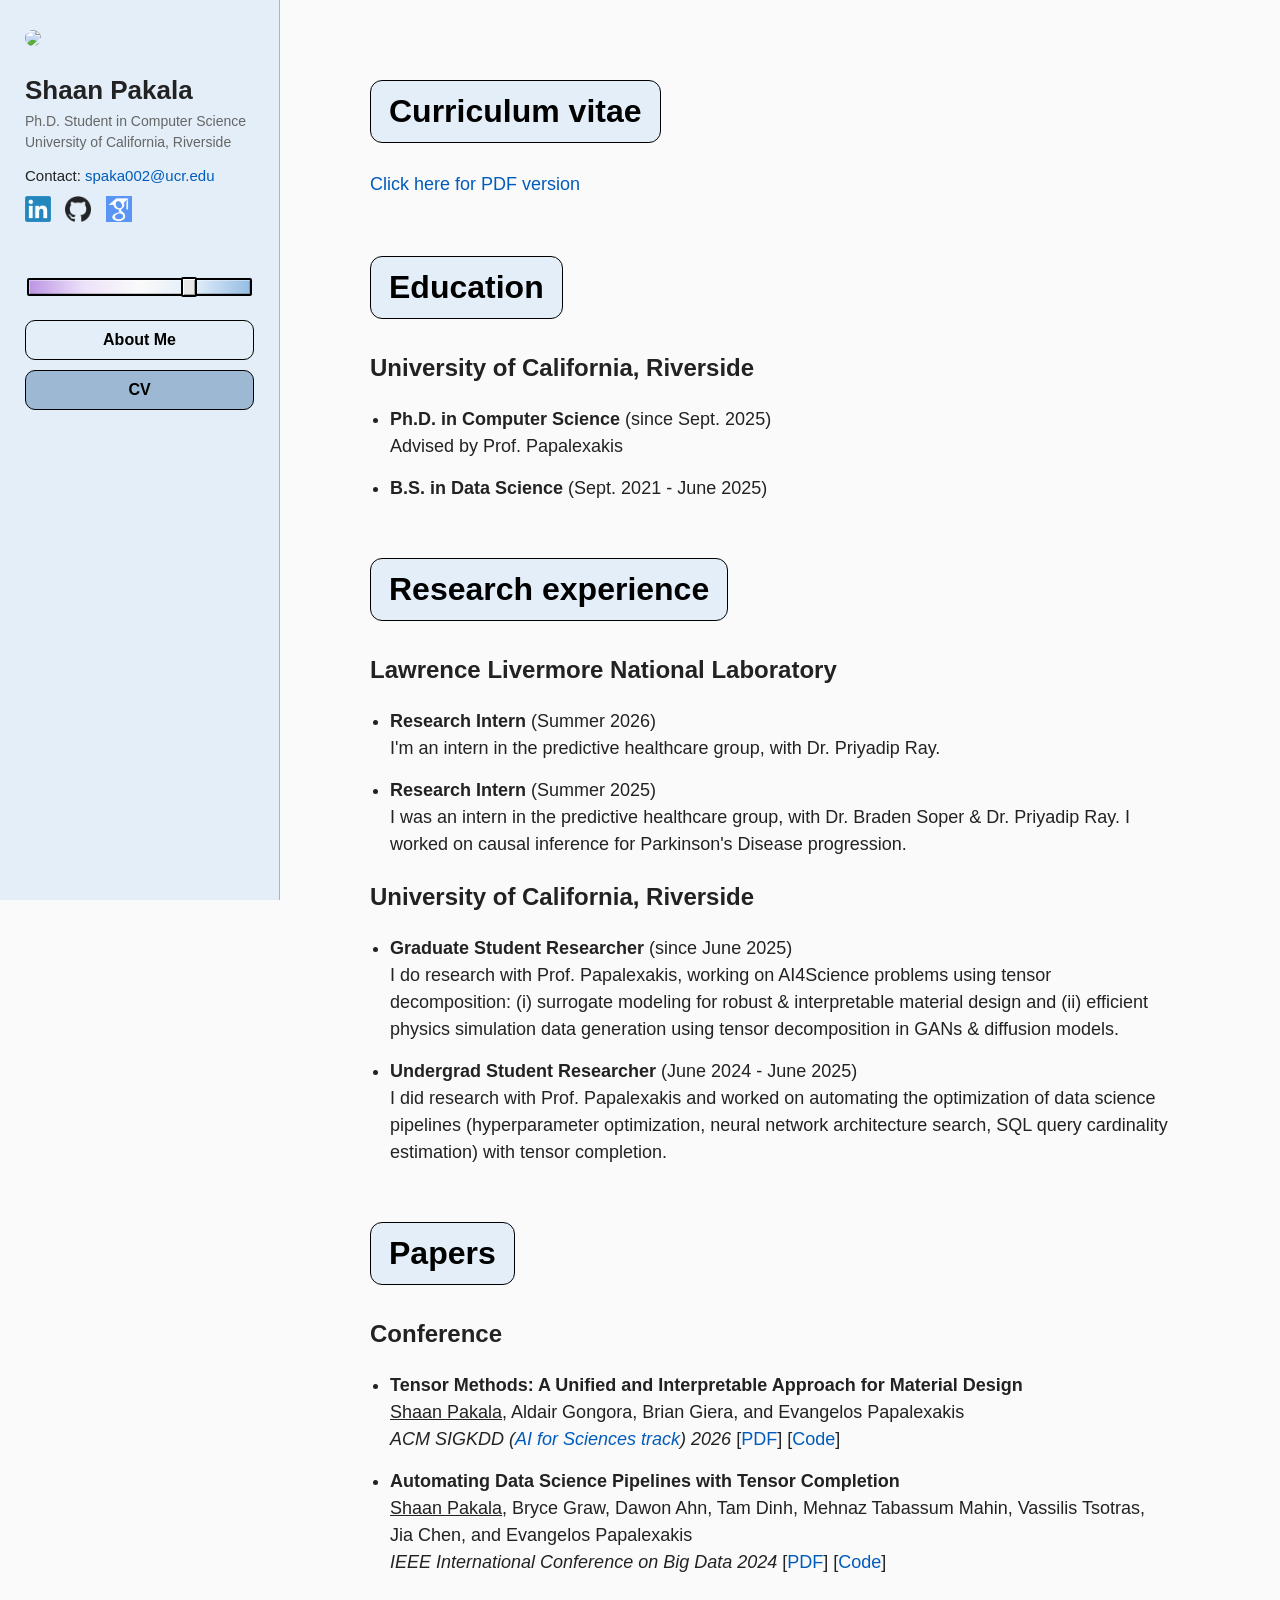
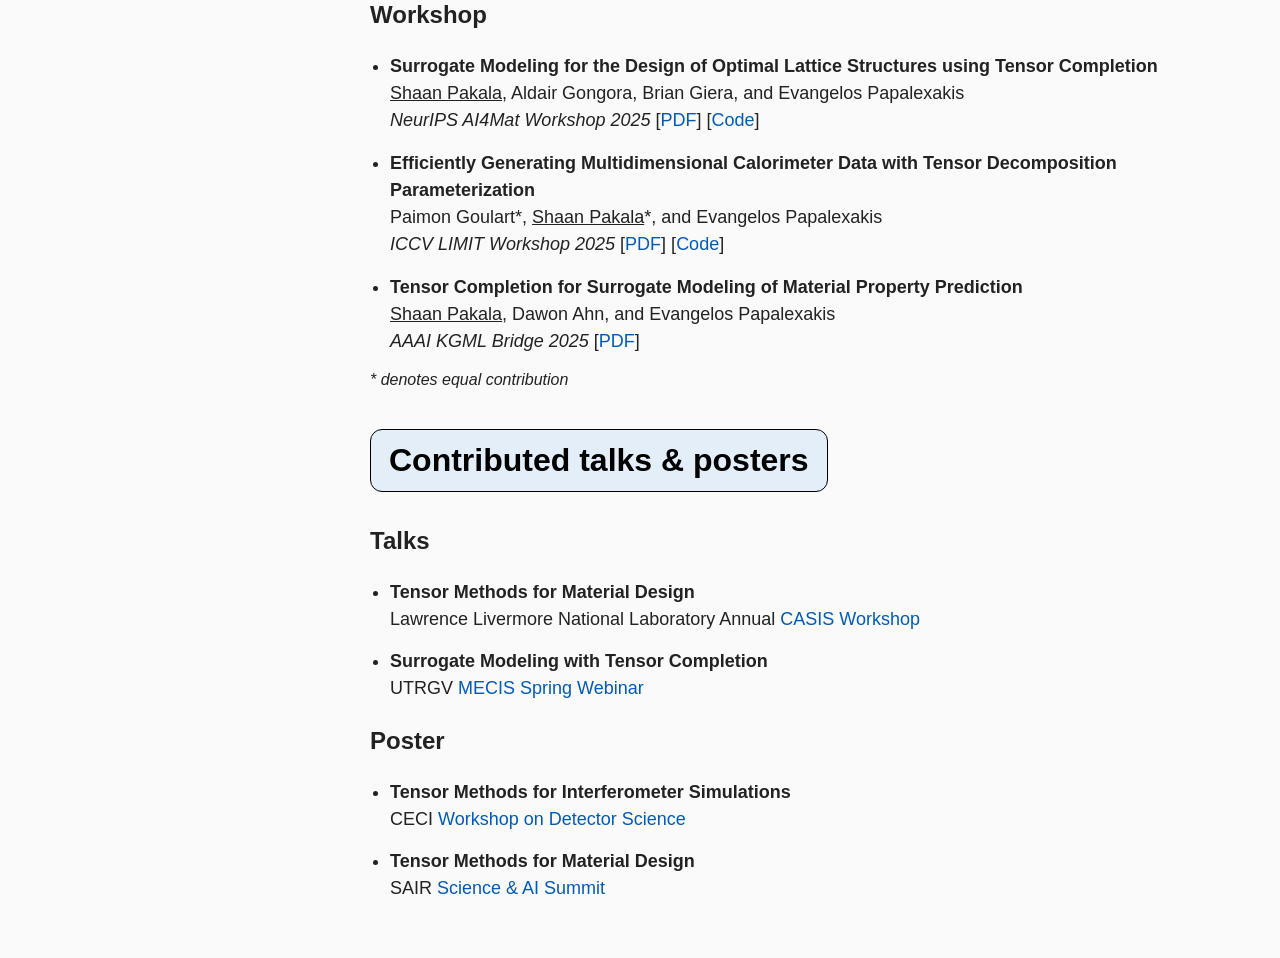
==== cv.html @ 49fe72d4 "Update cv.html" ====
<!DOCTYPE html>
<html lang="en">
<head>
  <meta charset="UTF-8">
  <meta name="viewport" content="width=device-width, initial-scale=1.0">
  <title>Shaan Pakala's CV</title>
  <link rel="icon" type="image/png" href="images/sp.png">
  <style>
    :root {
      --accent-bg:     hsl(225, 65%, 93%);
      --accent-border: hsl(225, 40%, 72%);
    }

    body { margin:0; font-family:-apple-system,BlinkMacSystemFont,'Segoe UI',Roboto,Helvetica,Arial,sans-serif; background:#fafafa; color:#222; }
    a { color:#005bbb; text-decoration:none; }
    a:hover { text-decoration:underline; }

    .layout { display:flex; min-height:100vh; }

    .sidebar {
      width: 280px;
      background: var(--accent-bg);
      border-right: 1px solid var(--accent-border);
      padding: 30px 25px;
      box-sizing: border-box;
      position: fixed;
      height: 100%;
      overflow-y: auto;
    }

    .profile-pic { width:100%; border-radius:10px; margin-bottom:15px; }
    .name        { margin:10px 0 0; font-size:26px; font-weight:700; }
    .subtitle    { font-size:14px; color:#666; margin-top:5px; }
    .links       { margin-top:12px; font-size:15px; }
    .icon-row    { margin-top:12px; }
    .icon        { width:26px; height:26px; margin-right:10px; opacity:.85; }
    .icon:hover  { opacity:1; }

    .content { margin-left:320px; padding:40px 50px; max-width:900px; width:100%; box-sizing:border-box; }

    h2 { font-size:32px; margin-top:40px; margin-bottom:10px; }
    h3 { font-size:24px; margin-top:25px; }
    p  { font-size:18px; line-height:1.5; }

    .item        { margin-bottom:25px; }
    .item-header { font-size:20px; display:flex; justify-content:space-between; flex-wrap:wrap; gap:8px; }
    .item-sub    { font-size:18px; margin-top:4px; }
    .item-date   { color:#777; }

    .paper-list    { padding-left:20px; line-height:1.5; }
    .paper-list li { margin-bottom:15px; font-size:18px; }

    .section-title {
      background: var(--accent-bg);
      color: #000;
      padding: 12px 18px;
      border-radius: 12px;
      border: 1px solid #000;
      font-weight: 700;
      display: inline-block;
    }

    /* ── Theme picker ── */
    .theme-picker {
      margin-top: 30px;
      padding-top: 20px;
    }
    .theme-slider-row {
      display: flex;
      align-items: center;
      gap: 8px;
    }

    #colorSlider {
      -webkit-appearance: none;
      appearance: none;
      flex: 1;
      height: 14px;
      border-radius: 2px;
      background: linear-gradient(to right,
        hsl(270, 60%, 74%) 0%,
        hsl(270, 65%, 93%) 25%,
        #fafafa              50%,
        hsl(210, 65%, 93%) 75%,
        hsl(210, 60%, 74%) 100%
      );
      outline: none;
      cursor: pointer;
      border: 2px solid #000;
      box-shadow: inset 1px 1px 0 rgba(255,255,255,0.4), inset -1px -1px 0 rgba(0,0,0,0.2);
    }
    #colorSlider::-webkit-slider-thumb {
      -webkit-appearance: none;
      width: 16px;
      height: 20px;
      border-radius: 2px;
      background: #e8e8e8;
      border: 2px solid #000;
      box-shadow: 1px 1px 0 #fff inset, -1px -1px 0 #999 inset;
      cursor: pointer;
    }
    #colorSlider::-moz-range-thumb {
      width: 16px;
      height: 20px;
      border-radius: 2px;
      background: #e8e8e8;
      border: 2px solid #000;
      box-shadow: 1px 1px 0 #fff inset, -1px -1px 0 #999 inset;
      cursor: pointer;
    }

    /* ── Sidebar navigation ── */
    .sidebar-nav {
      margin-top: 22px;
      display: flex;
      flex-direction: column;
      gap: 10px;
    }
    .nav-btn {
      display: block;
      text-align: center;
      font-size: 16px;
      font-weight: 600;
      color: #000;
      background: var(--accent-bg);
      border: 1px solid #000;
      border-radius: 10px;
      padding: 10px 0;
      transition: filter .15s ease;
    }
    .nav-btn:hover { text-decoration: none; filter: brightness(0.95); }
    .nav-btn.active { background: var(--accent-border); }

    @media (max-width:900px) {
      .layout      { flex-direction:column; }
      .sidebar     { position:relative; width:100%; height:auto; border-right:none; border-bottom:1px solid var(--accent-border); padding:20px; }
      .content     { margin-left:0; padding:20px; max-width:100%; }
      h2           { font-size:28px; }
      h3           { font-size:22px; }
      p            { font-size:16px; }
      .item-header { font-size:18px; }
      .item-sub    { font-size:16px; }
      .paper-list li { font-size:16px; }
    }
  </style>
</head>
<body>
<script async src="https://www.googletagmanager.com/gtag/js?id=G-N4HHP6LBJ6"></script>
<script>
  window.dataLayer = window.dataLayer || [];
  function gtag(){dataLayer.push(arguments);}
  gtag('js', new Date());
  gtag('config', 'G-N4HHP6LBJ6');
</script>

<div class="layout">
  <aside class="sidebar">
    <img src="images/me.jpg" class="profile-pic">
    <h1 class="name">Shaan Pakala</h1>
    <p class="subtitle">Ph.D. Student in Computer Science<br>University of California, Riverside</p>
    <div class="links">
      Contact: <a href="mailto:spaka002@ucr.edu">spaka002@ucr.edu</a>
    </div>
    <div class="icon-row">
      <a href="https://www.linkedin.com/in/shaan-pakala-b91024210/" target="_blank"><img src="images/linkedin_logo.png" class="icon"></a>
      <a href="https://github.com/shaanpakala" target="_blank"><img src="images/git_logo.png" class="icon"></a>
      <a href="https://scholar.google.com/citations?user=UjR-nicAAAAJ&hl=en&oi=ao" target="_blank"><img src="images/google_scholar.png" class="icon"></a>
    </div>

    <div class="theme-picker">
      <div class="theme-slider-row">
        <input type="range" id="colorSlider" min="0" max="100" value="74">
      </div>
    </div>

    <nav class="sidebar-nav">
      <a href="index.html" class="nav-btn">About Me</a>
      <a href="cv.html" class="nav-btn active">CV</a>
    </nav>
  </aside>

  <main class="content">
    <section id="cv-header">
      <h2 class="section-title">Curriculum vitae</h2>
      <p><a href="Shaan_Pakala_CV.pdf" target="_blank" rel="noopener noreferrer">Click here for PDF version</a></p>
    </section>

    <section id="education">
      <h2 class="section-title">Education</h2>

      <h3>University of California, Riverside</h3>
      <ul class="paper-list">
        <li><strong>Ph.D. in Computer Science</strong> (since Sept. 2025)
          <br>
          Advised by Prof. Papalexakis
          </li>
        <li><strong>B.S. in Data Science</strong> (Sept. 2021 - June 2025)
          </li>
      </ul>

    </section>

    <section id="experience">
      <h2 class="section-title">Research experience</h2>
      <h3>Lawrence Livermore National Laboratory</h3>
      <ul class="paper-list">
        <li><strong>Research Intern</strong> (Summer 2026)
          <br>
          I'm an intern in the predictive healthcare group, with Dr. Priyadip Ray.
          </li>
        <li><strong>Research Intern</strong> (Summer 2025)
          <br>
          I was an intern in the predictive healthcare group, with Dr. Braden Soper & Dr. Priyadip Ray. 
          I worked on causal inference for Parkinson's Disease progression.
          </li>
      </ul>

      <h3>University of California, Riverside</h3>
      <ul class="paper-list">
        <li><strong>Graduate Student Researcher</strong> (since June 2025)
          <br>
          I do research with Prof. Papalexakis, working on AI4Science problems using tensor decomposition: 
          (i) surrogate modeling for robust & interpretable material design and (ii) efficient physics 
          simulation data generation using tensor decomposition in GANs & diffusion models.
          </li>
        <li><strong>Undergrad Student Researcher</strong> (June 2024 - June 2025)
          <br>
          I did research with Prof. Papalexakis and worked on automating the optimization of data science pipelines 
          (hyperparameter optimization, neural network architecture search, SQL query cardinality estimation) with 
          tensor completion.
          </li>
      </ul>

    </section>

    <section id="papers">
      <h2 class="section-title">Papers</h2>

      <h3>Conference</h3>
      <ul class="paper-list">
        <li><strong>Tensor Methods: A Unified and Interpretable Approach for Material Design</strong>
          <br>
          <u>Shaan Pakala</u>, Aldair Gongora, Brian Giera, and
          Evangelos Papalexakis
          <br>
          <i>ACM SIGKDD (<a href="https://kdd2026.kdd.org/ai4sciences-track-call-for-papers/" target="_blank" rel="noopener noreferrer">AI for Sciences track</a>) 2026</i>
          [<a href="https://arxiv.org/pdf/2602.10392" target="_blank" rel="noopener noreferrer">PDF</a>]
          [<a href="https://github.com/shaanpakala/Tensor-Methods-for-Material-Design" target="_blank" rel="noopener noreferrer">Code</a>]
        </li>
        <li><strong>Automating Data Science Pipelines with Tensor Completion</strong>
          <br>
          <u>Shaan Pakala</u>, Bryce Graw, Dawon Ahn, Tam Dinh, Mehnaz Tabassum Mahin, Vassilis Tsotras, Jia Chen, and
          Evangelos Papalexakis
          <br>
          <i>IEEE International Conference on Big Data 2024</i>
          [<a href="https://arxiv.org/pdf/2410.06408?" target="_blank" rel="noopener noreferrer">PDF</a>]
          [<a href="https://github.com/shaanpakala/STC_AutoML" target="_blank" rel="noopener noreferrer">Code</a>]
        </li>
      </ul>

      <h3>Workshop</h3>
      <ul class="paper-list">
        <li><strong>Surrogate Modeling for the Design of Optimal Lattice Structures using Tensor Completion</strong>
          <br>
          <u>Shaan Pakala</u>, Aldair Gongora, Brian Giera, and Evangelos Papalexakis
          <br>
          <i>NeurIPS AI4Mat Workshop 2025</i>
          [<a href="https://arxiv.org/pdf/2510.07474?" target="_blank" rel="noopener noreferrer">PDF</a>]
          [<a href="https://github.com/shaanpakala/Surrogate-Modeling-for-the-Design-of-Optimal-Lattice-Structures-using-Tensor-Completion" target="_blank" rel="noopener noreferrer">Code</a>]
        </li>
      </ul>

      <ul class="paper-list">
        <li><strong>Efficiently Generating Multidimensional Calorimeter Data with Tensor Decomposition Parameterization</strong>
          <br>
          Paimon Goulart*, <u>Shaan Pakala</u>*, and Evangelos Papalexakis
          <br>
          <i>ICCV LIMIT Workshop 2025</i>
          [<a href="https://arxiv.org/pdf/2508.19443?" target="_blank" rel="noopener noreferrer">PDF</a>]
          [<a href="https://github.com/Pie115/GenTen-GAN-Diffusion" target="_blank" rel="noopener noreferrer">Code</a>]
        </li>
      </ul>

      <ul class="paper-list">
        <li><strong>Tensor Completion for Surrogate Modeling of Material Property Prediction</strong>
          <br>
          <u>Shaan Pakala</u>, Dawon Ahn, and Evangelos Papalexakis
          <br>
          <i>AAAI KGML Bridge 2025</i>
          [<a href="https://arxiv.org/pdf/2501.18137" target="_blank" rel="noopener noreferrer">PDF</a>]
        </li>
      </ul>

      <i>* denotes equal contribution</i>
    </section>

    <section id="talks_and_posters">
      <h2 class="section-title">Contributed talks & posters</h2>
      
      <h3>Talks</h3>
      <ul class="paper-list">
        <li><strong>Tensor Methods for Material Design</strong>
          <br>
          Lawrence Livermore National Laboratory Annual
          <a href="https://engineering.llnl.gov/centers/casis/workshops" target="_blank" rel="noopener noreferrer">CASIS Workshop</a>

          </li>
        <li><strong>Surrogate Modeling with Tensor Completion</strong>
          <br>
          UTRGV 
          <a href="https://www.utrgv.edu/mecis/technology-transfer/webinars1/index.htm" target="_blank" rel="noopener noreferrer">MECIS Spring Webinar</a>
          </li>
      </ul>
      <h3>Poster</h3>
      <ul class="paper-list">
        <li><strong>Tensor Methods for Interferometer Simulations</strong>
          <br>
          CECI <a href="https://ceci.ucr.edu/past-events/cwods2026" target="_blank" rel="noopener noreferrer">Workshop on Detector Science</a>
          </li>
        <li><strong>Tensor Methods for Material Design</strong>
          <br>
          SAIR <a href="https://sair.foundation/events/science-ai-summit-2026-uc-riverside" target="_blank" rel="noopener noreferrer">Science & AI Summit</a>
          </li>
      </ul>

    </section>

  </main>
</div>

<script>
  // Track keyframes (must match CSS gradient):
  // 0%   → hsl(270, 60%, 74%)  medium-dark purple
  // 25%  → hsl(270, 65%, 93%)  pastel purple
  // 50%  → #fafafa              white
  // 75%  → hsl(210, 65%, 93%)  pastel blue
  // 100% → hsl(210, 60%, 74%)  medium-dark blue

  function lerp(a, b, t) { return a + (b - a) * t; }

  function lerpHSL(h1,s1,l1, h2,s2,l2, t) {
    return [lerp(h1,h2,t), lerp(s1,s2,t), lerp(l1,l2,t)];
  }

  function themeFromSlider(val) {
    const t = val / 100;

    let h, s, l;
    if (t <= 0.25) {
      [h,s,l] = lerpHSL(270,60,74, 270,65,93, t/0.25);
    } else if (t <= 0.5) {
      [h,s,l] = lerpHSL(270,65,93, 270,0,98, (t-0.25)/0.25);
    } else if (t <= 0.75) {
      [h,s,l] = lerpHSL(210,0,98, 210,65,93, (t-0.5)/0.25);
    } else {
      [h,s,l] = lerpHSL(210,65,93, 210,60,74, (t-0.75)/0.25);
    }

    const bg     = `hsl(${h.toFixed(1)}, ${s.toFixed(1)}%, ${l.toFixed(1)}%)`;
    const border = `hsl(${h.toFixed(1)}, ${Math.max(s-25,0).toFixed(1)}%, ${Math.min(l-20,72).toFixed(1)}%)`;
    document.documentElement.style.setProperty('--accent-bg',     bg);
    document.documentElement.style.setProperty('--accent-border', border);
  }

  const slider = document.getElementById('colorSlider');

  // Restore the saved theme so the choice carries across pages.
  const savedTheme = localStorage.getItem('themeSlider');
  if (savedTheme !== null) slider.value = savedTheme;

  slider.addEventListener('input', () => {
    localStorage.setItem('themeSlider', slider.value);
    themeFromSlider(+slider.value);
  });
  themeFromSlider(+slider.value);
</script>
</body>
</html>
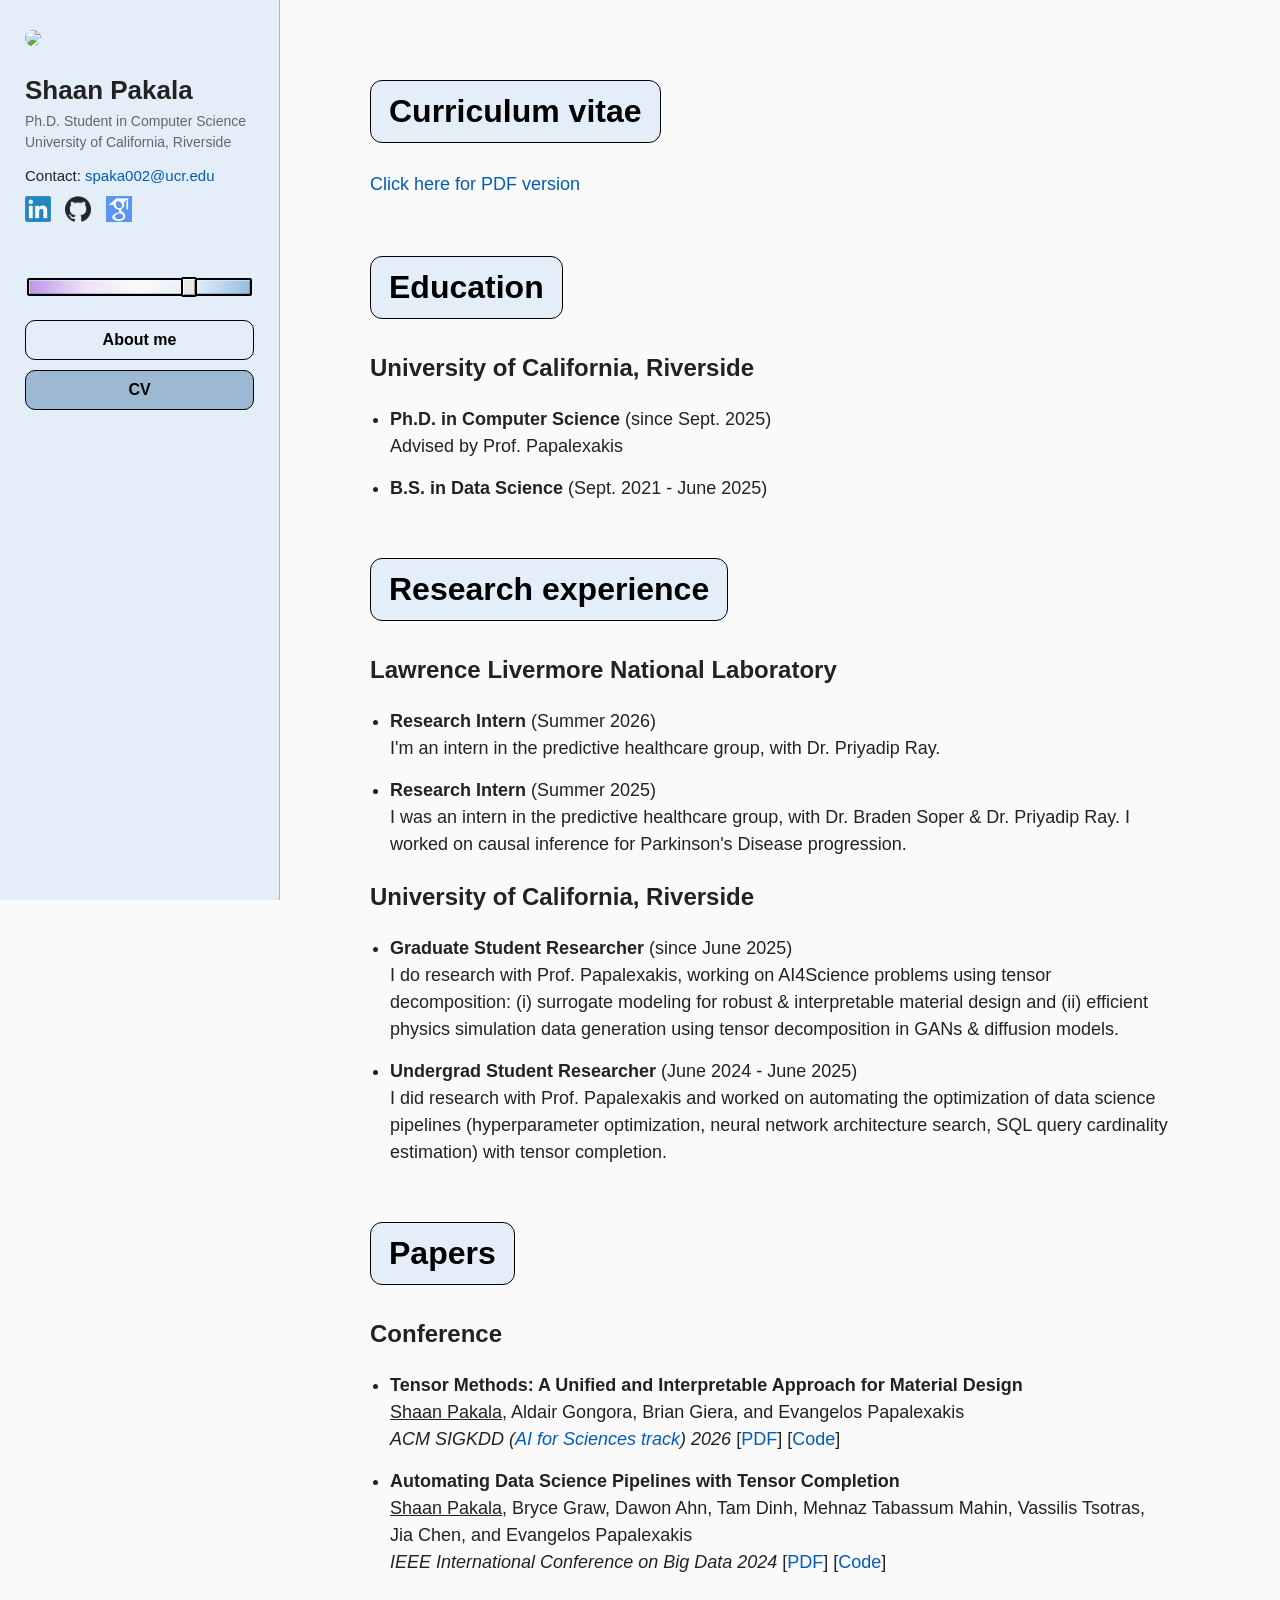
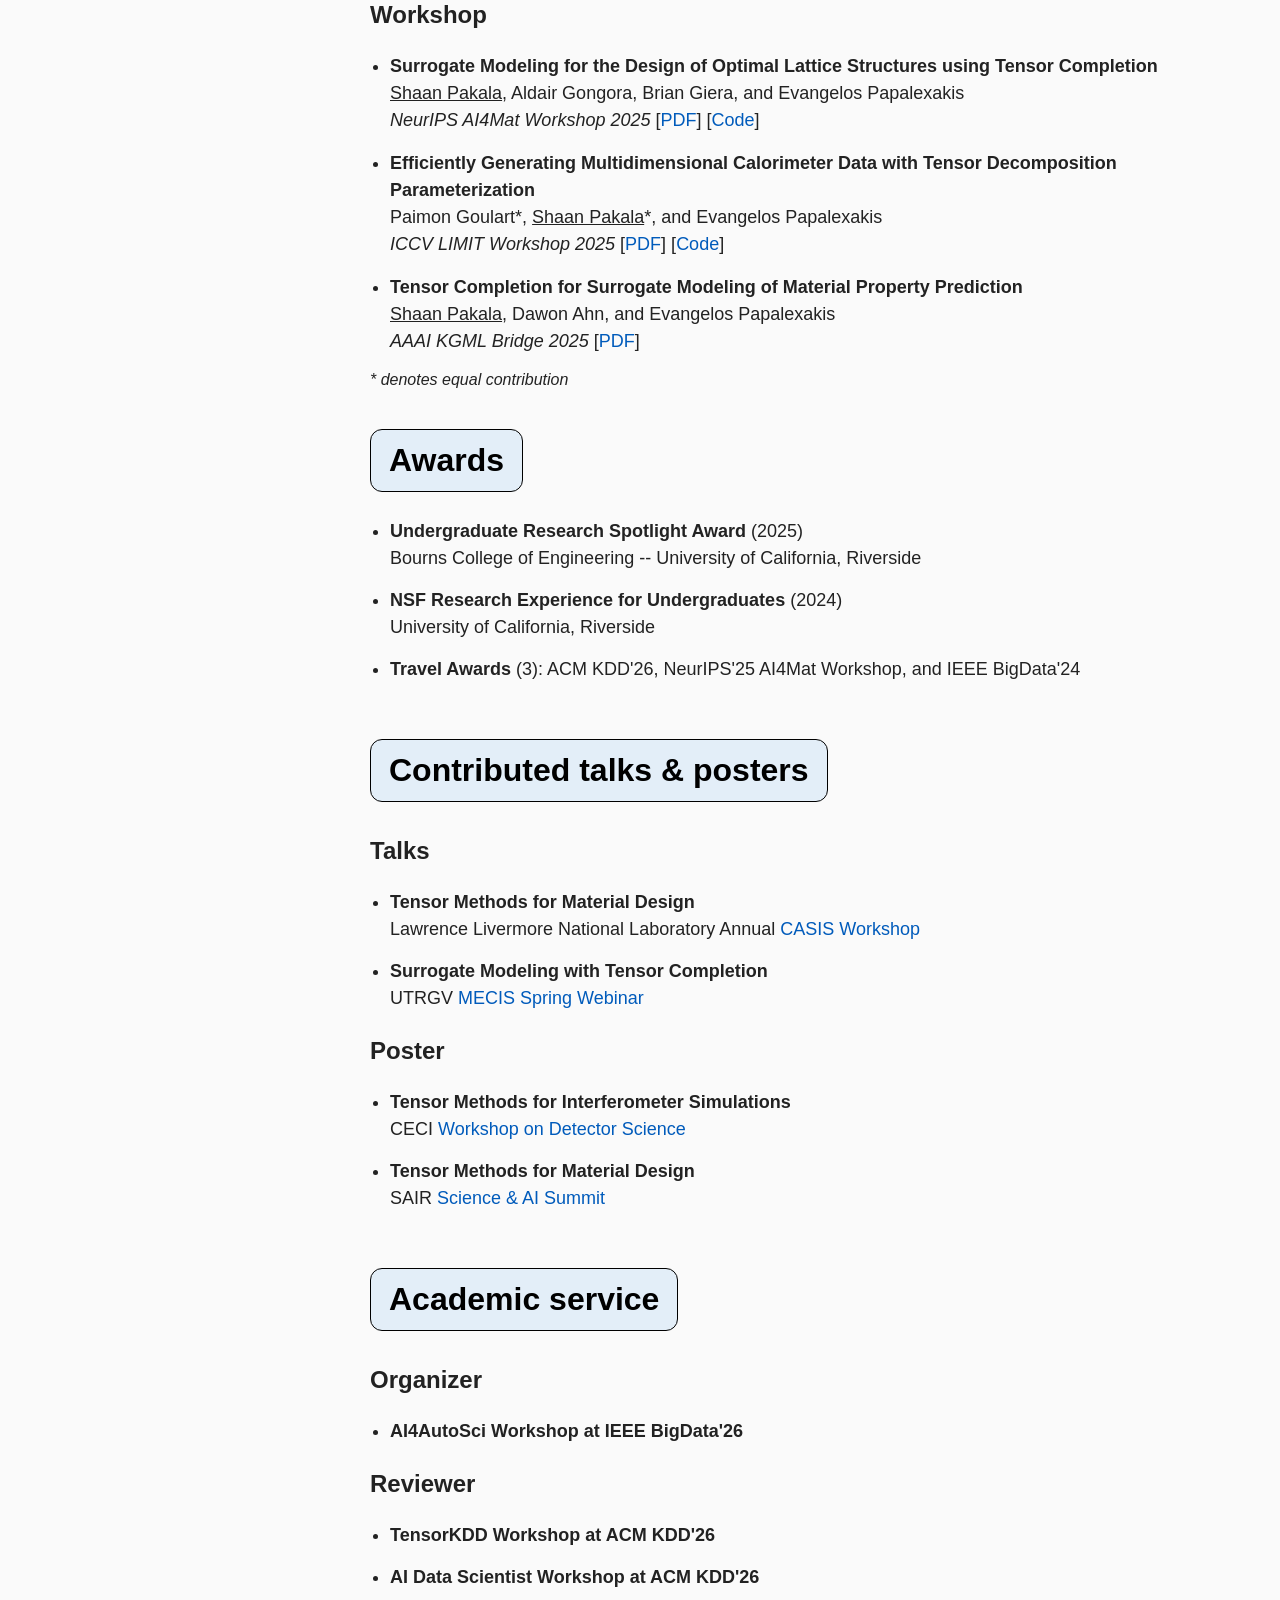
==== commit dc5d2cd0: "Update cv.html" ====
--- a/cv.html
+++ b/cv.html
@@ -174,7 +174,7 @@
     </div>
 
     <nav class="sidebar-nav">
-      <a href="index.html" class="nav-btn">About Me</a>
+      <a href="index.html" class="nav-btn">About me</a>
       <a href="cv.html" class="nav-btn active">CV</a>
     </nav>
   </aside>
@@ -294,6 +294,24 @@
       <i>* denotes equal contribution</i>
     </section>
 
+    <section id="awards">
+      <h2 class="section-title">Awards</h2>
+
+      <ul class="paper-list">
+        <li><strong>Undergraduate Research Spotlight Award</strong> (2025)
+          <br>
+          Bourns College of Engineering -- University of California, Riverside
+          </li>
+        <li><strong>NSF Research Experience for Undergraduates</strong> (2024)
+          <br>
+          University of California, Riverside
+          </li>
+        <li><strong>Travel Awards</strong> (3): ACM KDD'26, NeurIPS'25 AI4Mat Workshop, and IEEE BigData'24
+          </li>
+      </ul>
+
+    </section>
+    
     <section id="talks_and_posters">
       <h2 class="section-title">Contributed talks & posters</h2>
       
@@ -325,6 +343,23 @@
 
     </section>
 
+    <section id="academic_service">
+      <h2 class="section-title">Academic service</h2>
+
+      <h3>Organizer</h3>
+      <ul class="paper-list">
+        <li><strong>AI4AutoSci Workshop at IEEE BigData'26</strong></li>
+      </ul>
+
+      <h3>Reviewer</h3>
+      <ul class="paper-list">
+        <li><strong>TensorKDD Workshop at ACM KDD'26</strong></li>
+        <li><strong>AI Data Scientist Workshop at ACM KDD'26</strong></li>
+      </ul>
+
+    </section>
+
+    
   </main>
 </div>
 
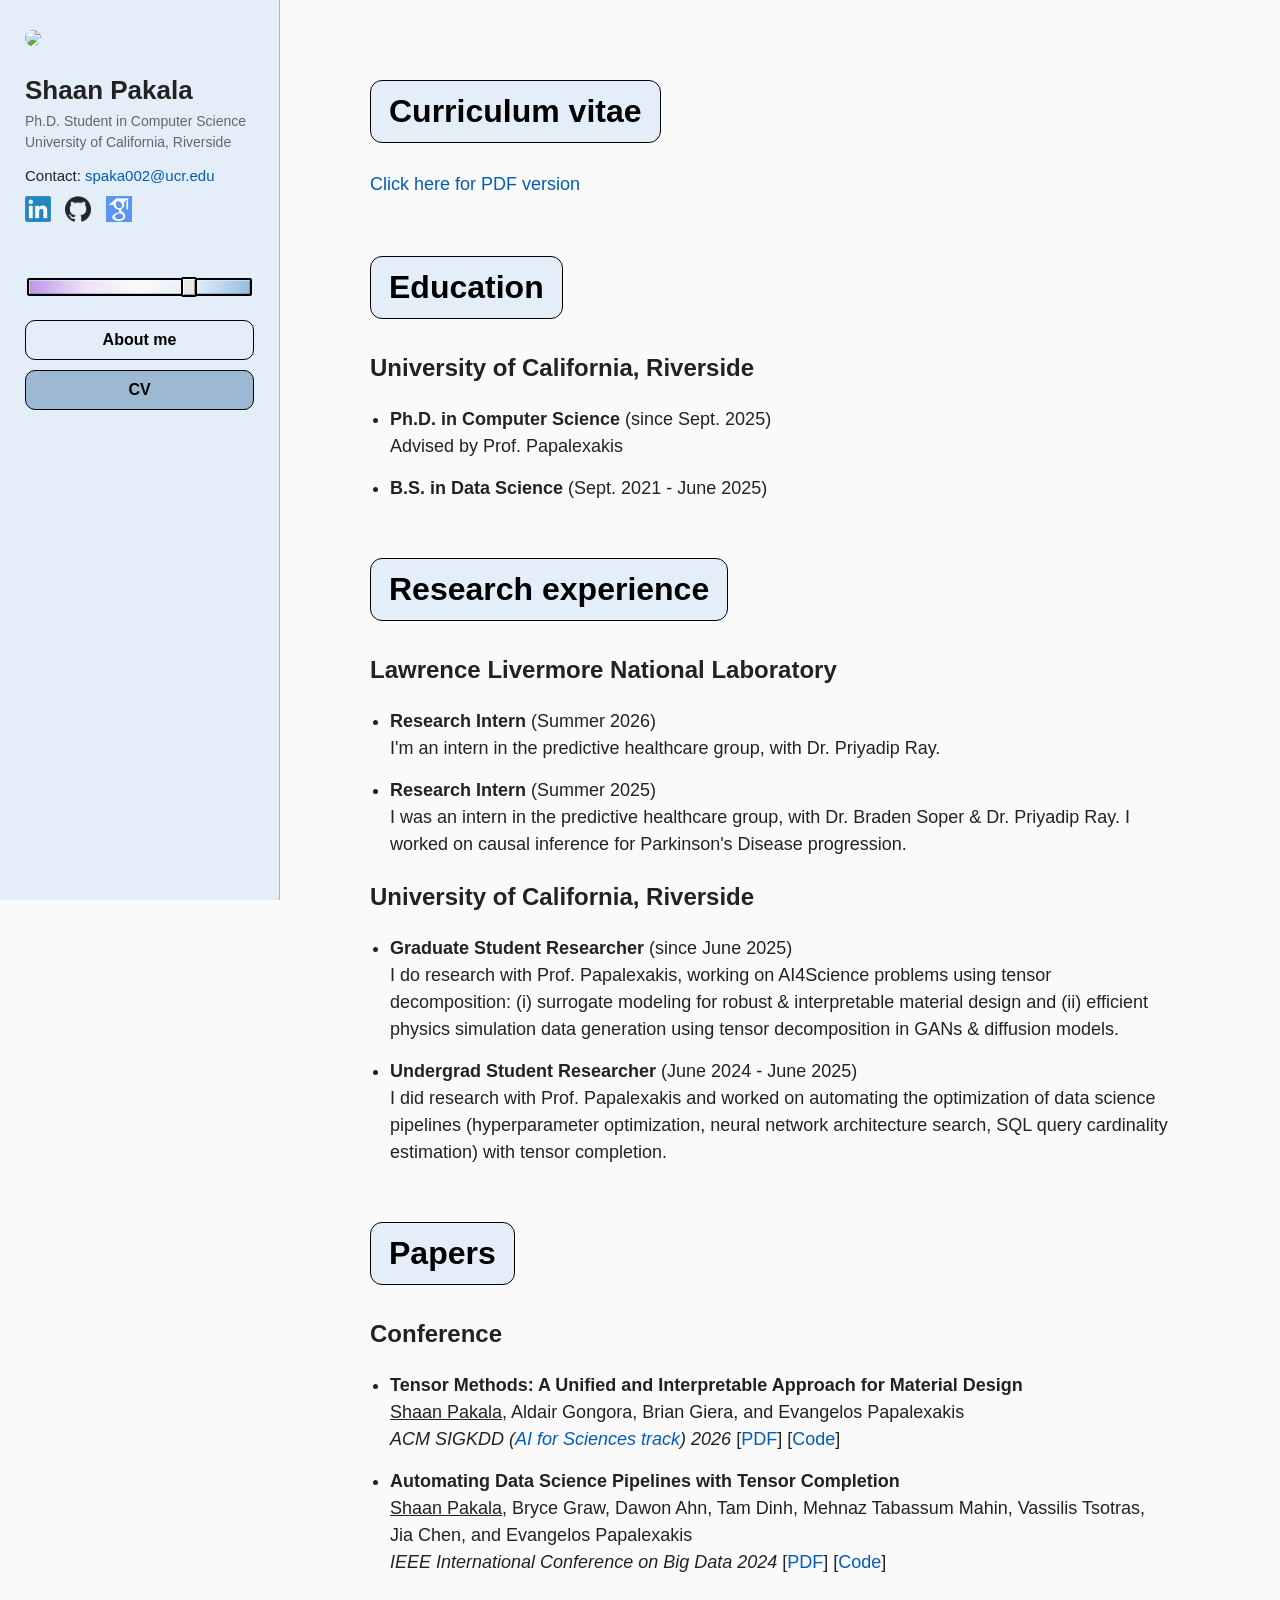
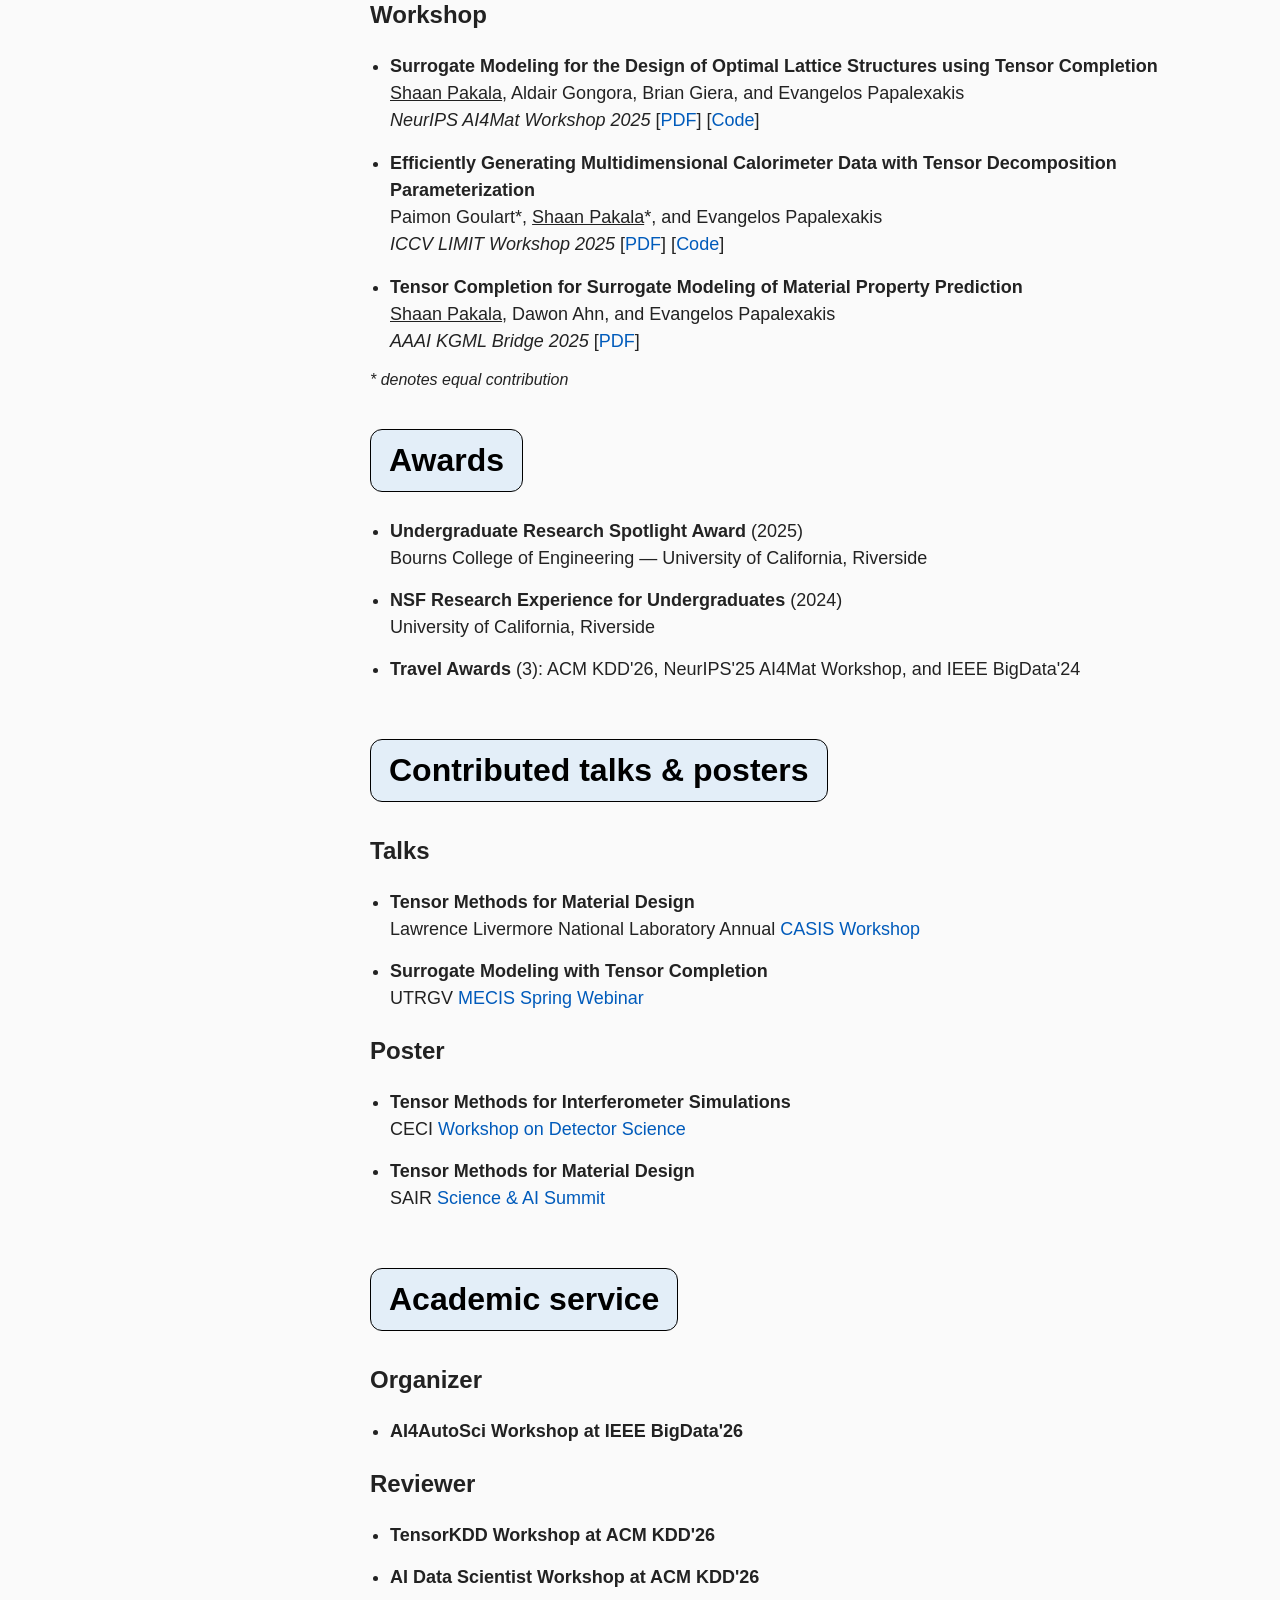
==== commit abfa5c96: "Update cv.html" ====
--- a/cv.html
+++ b/cv.html
@@ -300,7 +300,7 @@
       <ul class="paper-list">
         <li><strong>Undergraduate Research Spotlight Award</strong> (2025)
           <br>
-          Bourns College of Engineering -- University of California, Riverside
+          Bourns College of Engineering — University of California, Riverside
           </li>
         <li><strong>NSF Research Experience for Undergraduates</strong> (2024)
           <br>
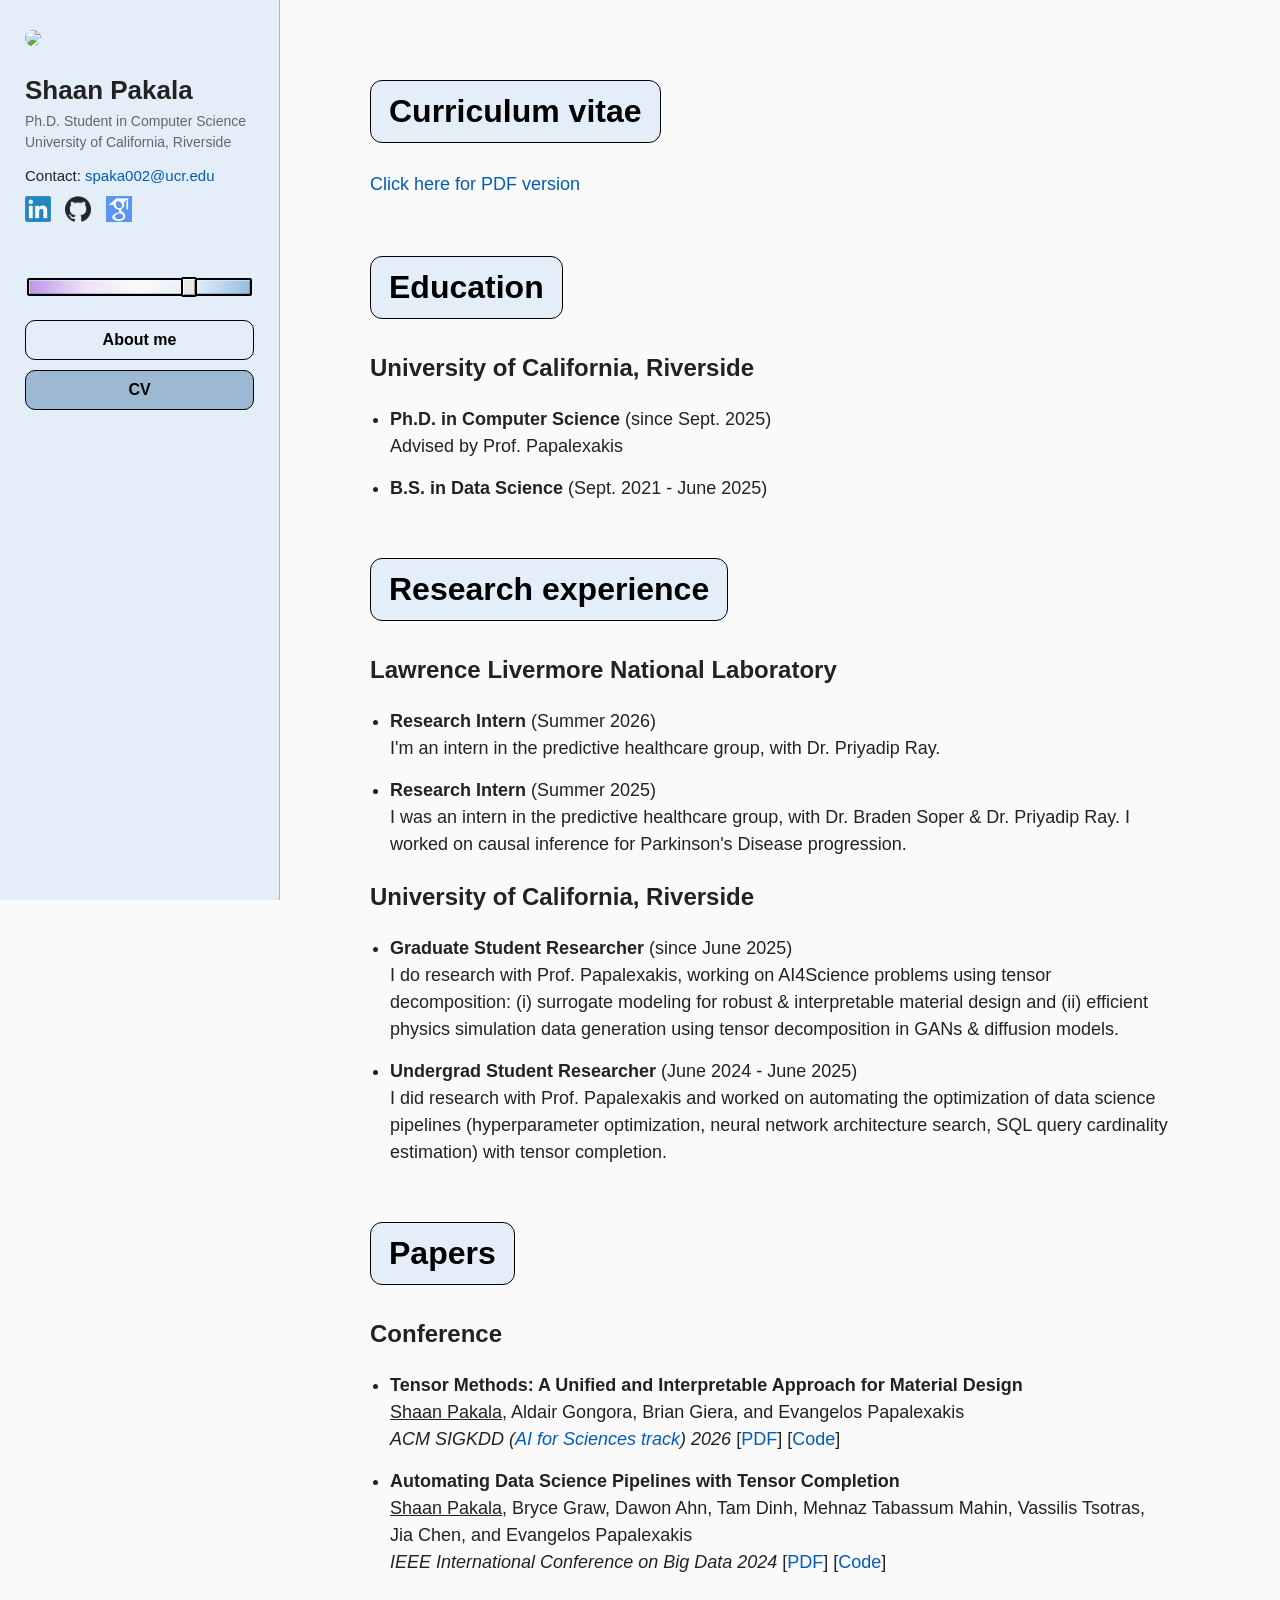
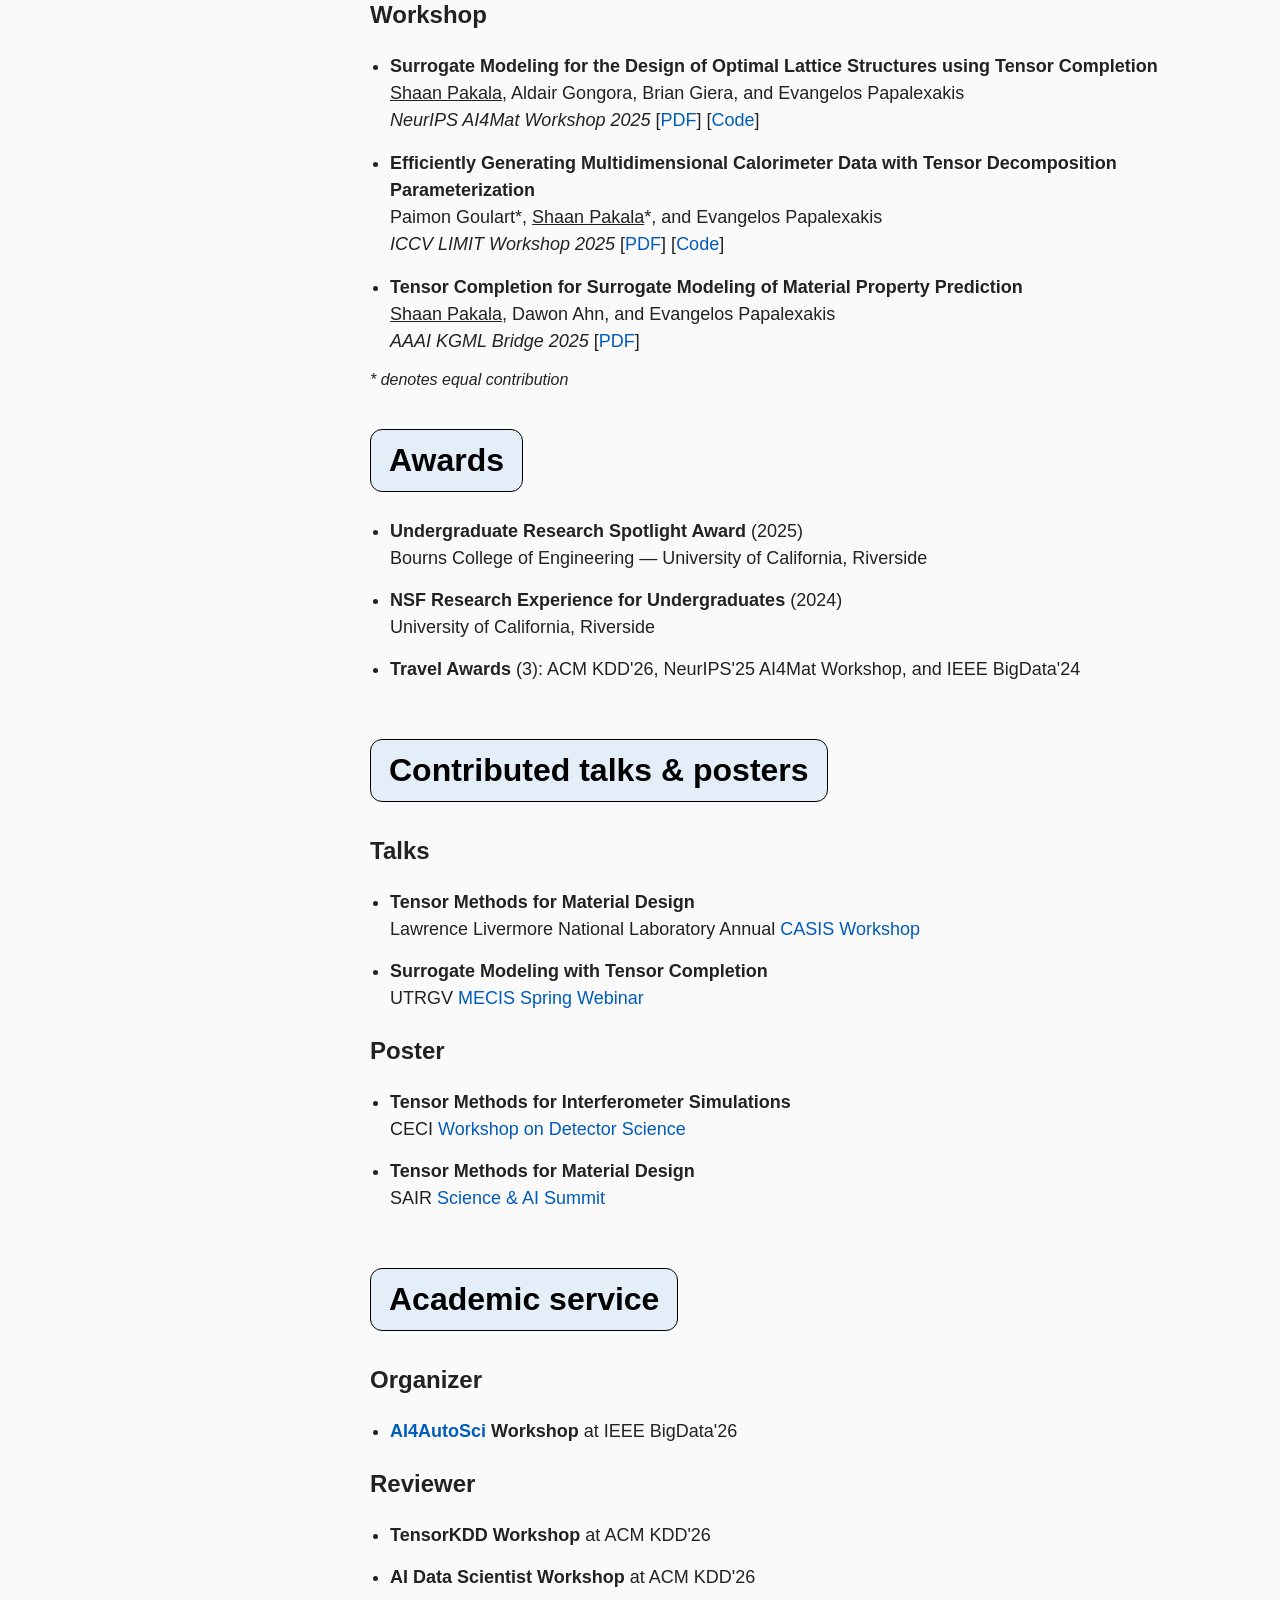
==== commit 0a5d71de: "Update cv.html" ====
--- a/cv.html
+++ b/cv.html
@@ -348,13 +348,13 @@
 
       <h3>Organizer</h3>
       <ul class="paper-list">
-        <li><strong>AI4AutoSci Workshop at IEEE BigData'26</strong></li>
+        <li><strong><a href="https://ai4autosci.github.io/2026/" target="_blank" rel="noopener noreferrer">AI4AutoSci</a> Workshop</strong> at IEEE BigData'26</li>
       </ul>
 
       <h3>Reviewer</h3>
       <ul class="paper-list">
-        <li><strong>TensorKDD Workshop at ACM KDD'26</strong></li>
-        <li><strong>AI Data Scientist Workshop at ACM KDD'26</strong></li>
+        <li><strong>TensorKDD Workshop</strong> at ACM KDD'26</li>
+        <li><strong>AI Data Scientist Workshop</strong> at ACM KDD'26</li>
       </ul>
 
     </section>
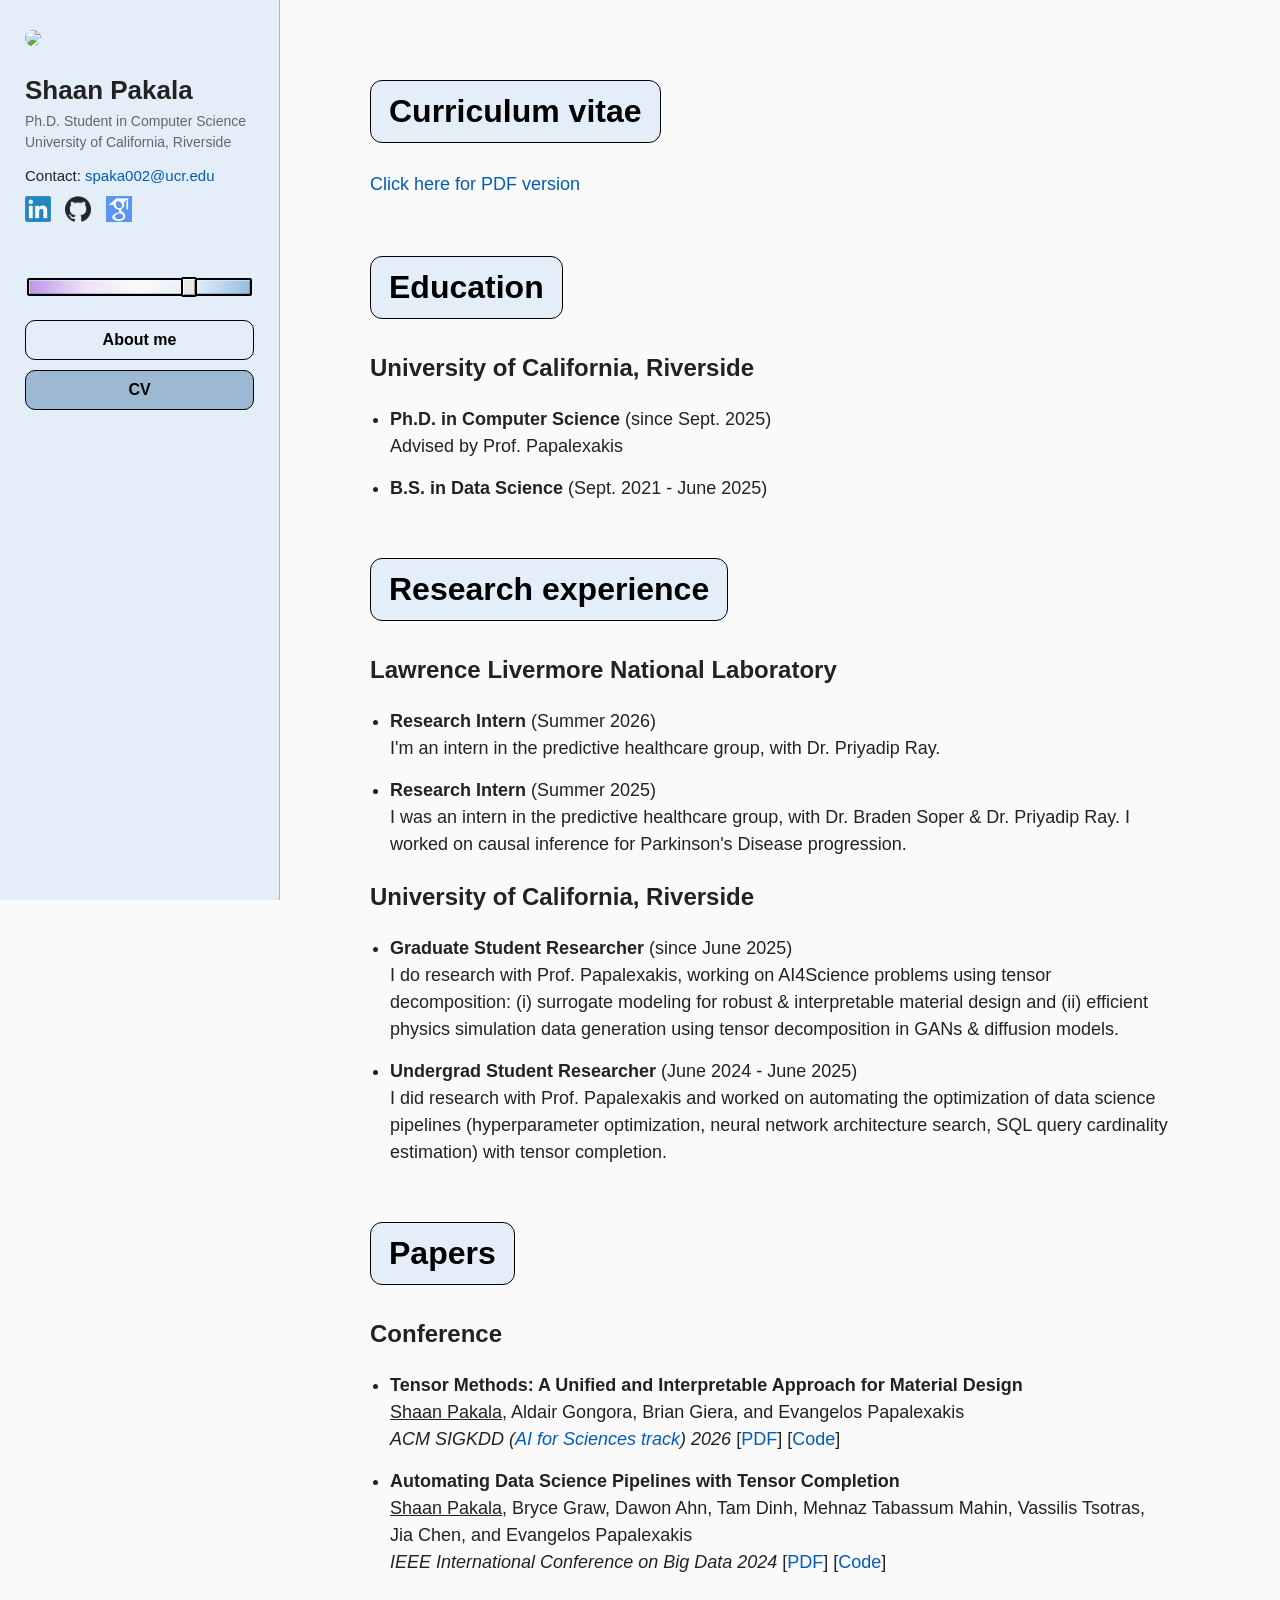
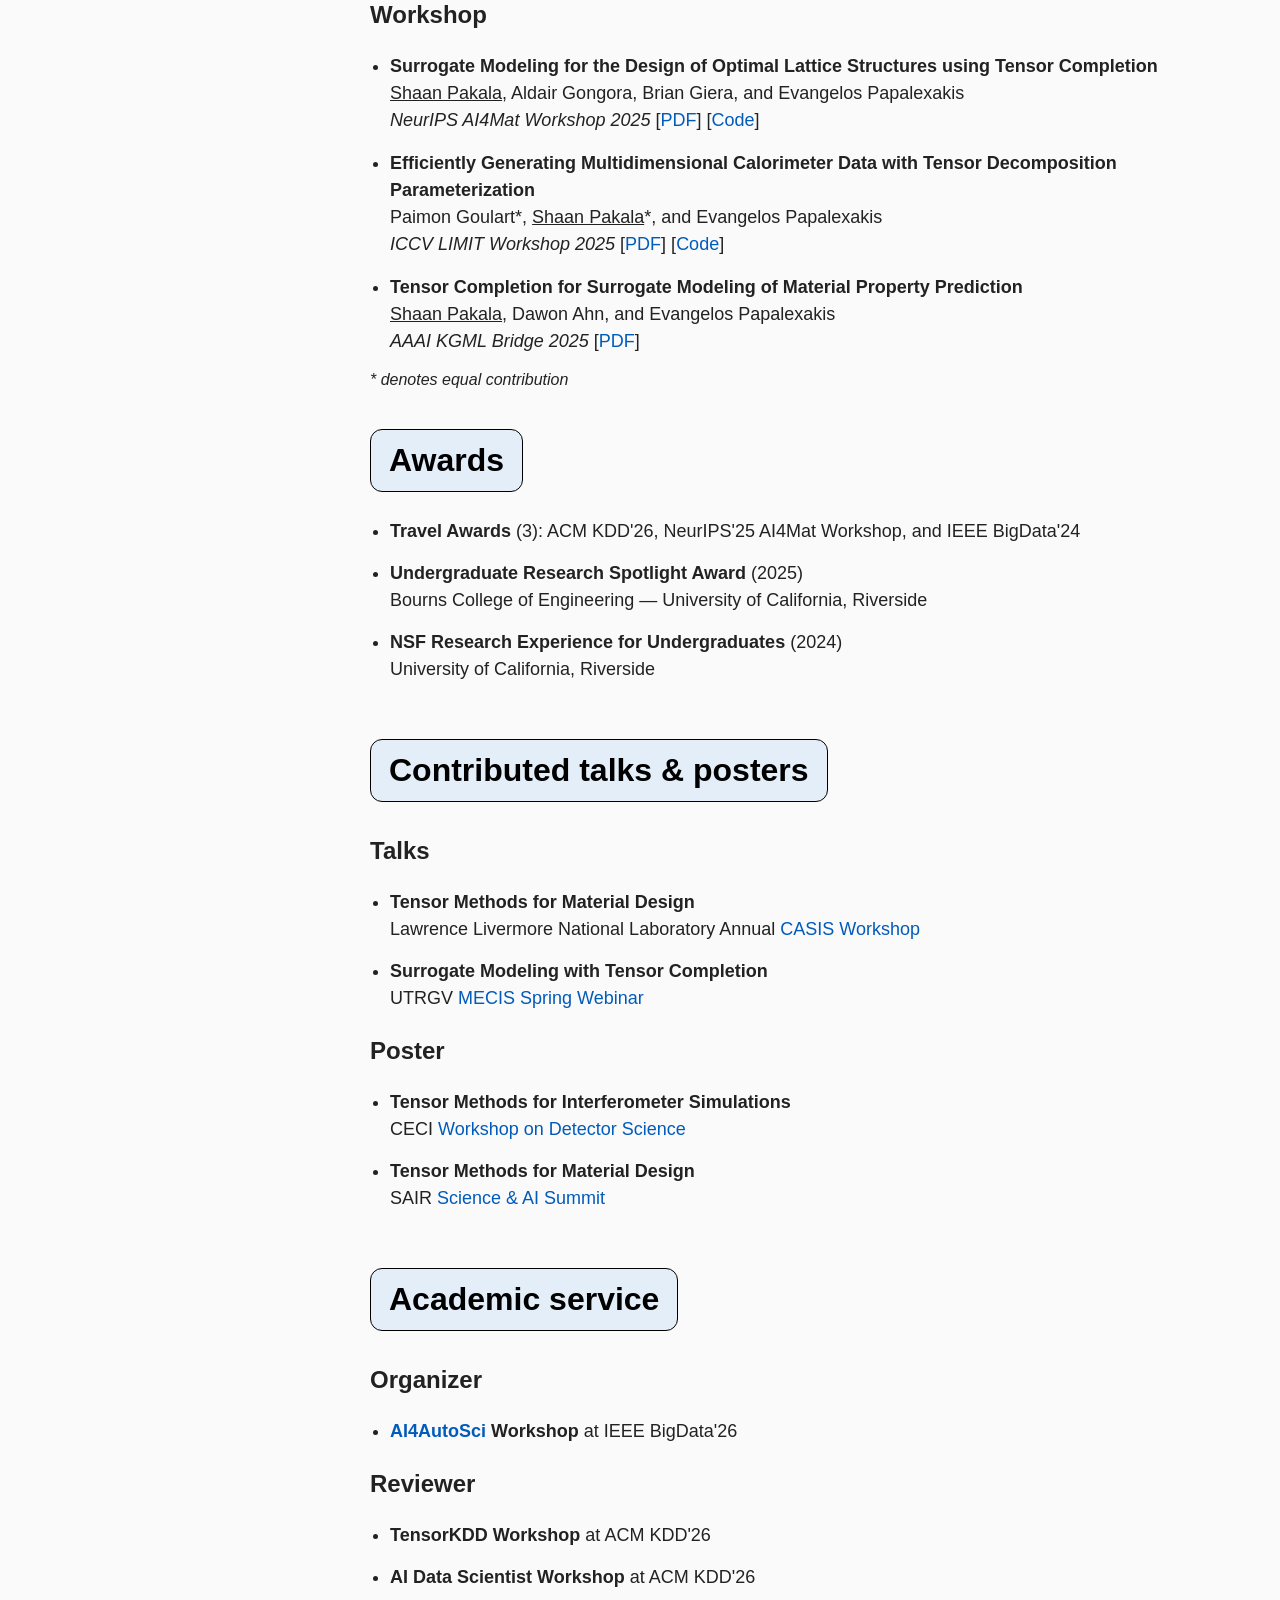
==== commit 1cf8d7de: "Update cv.html" ====
--- a/cv.html
+++ b/cv.html
@@ -298,6 +298,7 @@
       <h2 class="section-title">Awards</h2>
 
       <ul class="paper-list">
+        <li><strong>Travel Awards</strong> (3): ACM KDD'26, NeurIPS'25 AI4Mat Workshop, and IEEE BigData'24</li>
         <li><strong>Undergraduate Research Spotlight Award</strong> (2025)
           <br>
           Bourns College of Engineering — University of California, Riverside
@@ -305,8 +306,6 @@
         <li><strong>NSF Research Experience for Undergraduates</strong> (2024)
           <br>
           University of California, Riverside
-          </li>
-        <li><strong>Travel Awards</strong> (3): ACM KDD'26, NeurIPS'25 AI4Mat Workshop, and IEEE BigData'24
           </li>
       </ul>
 
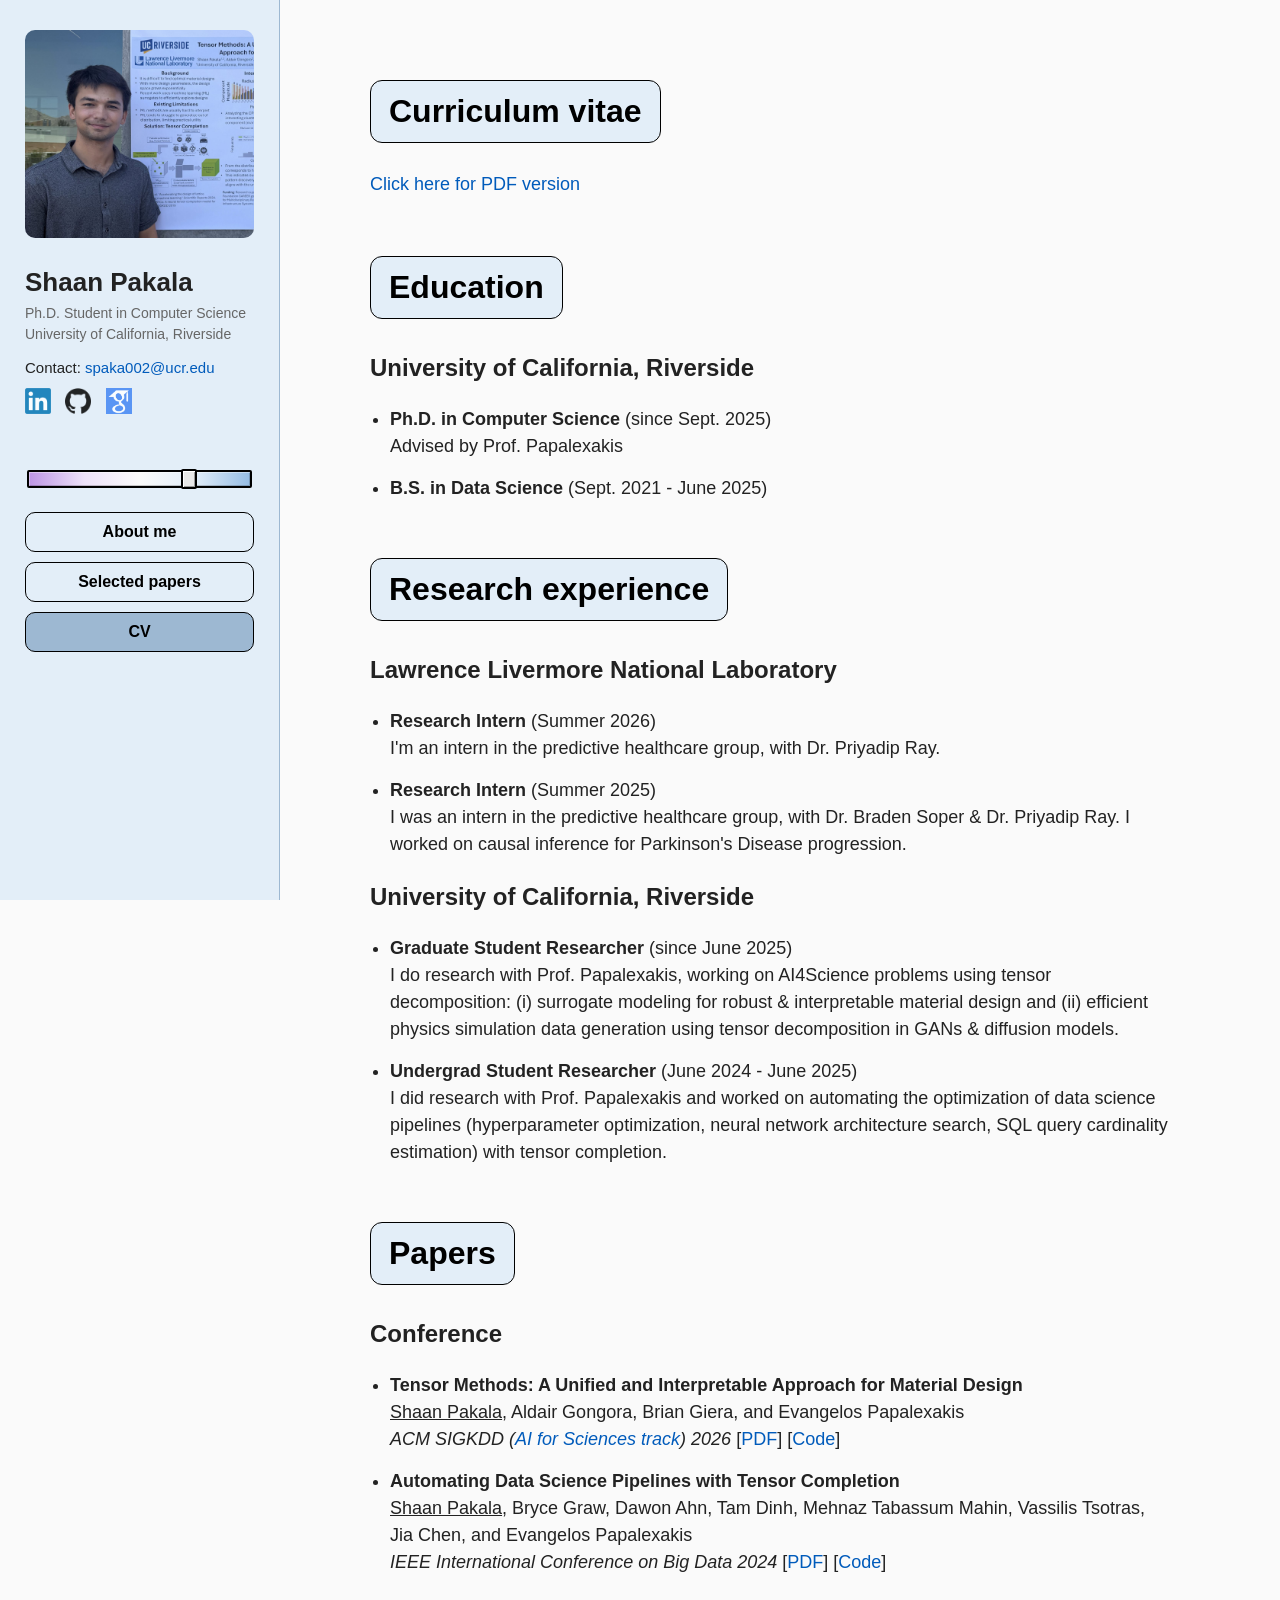
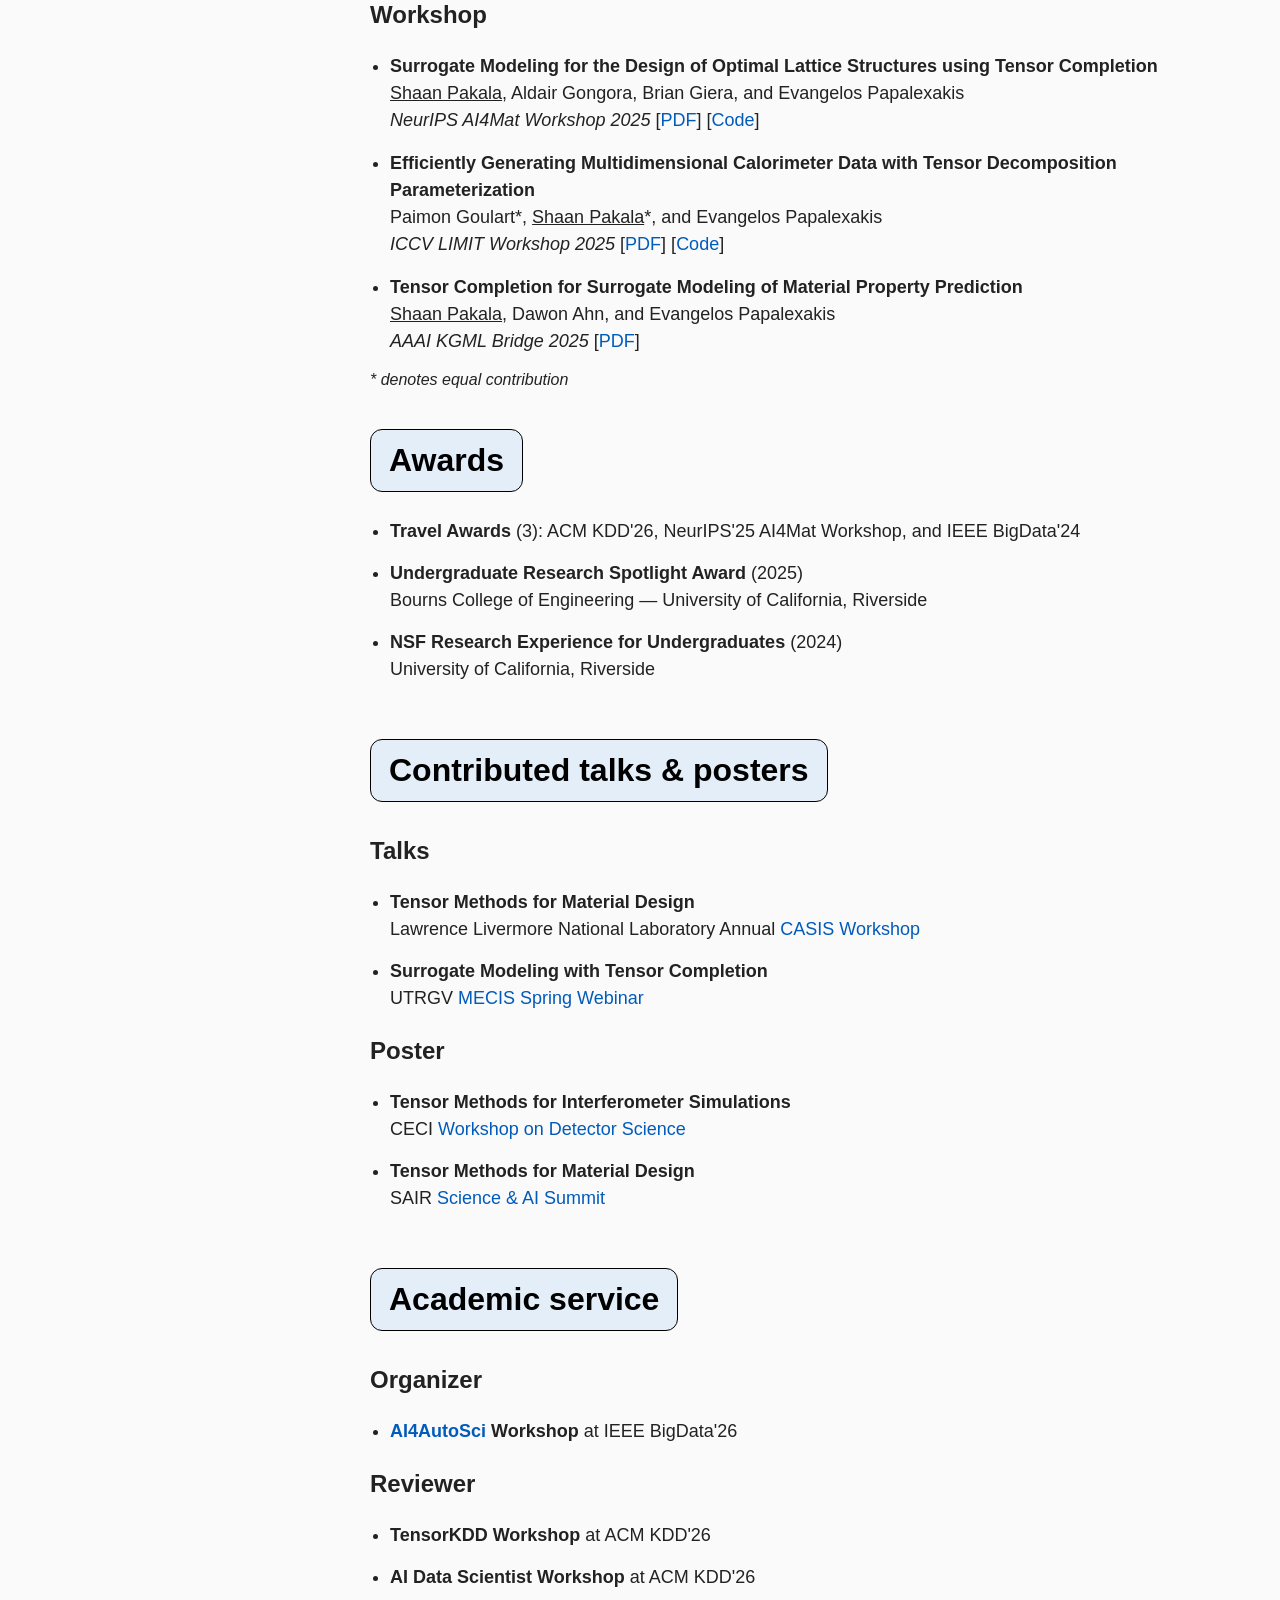
==== commit 26c99324: "Add files via upload" ====
--- a/cv.html
+++ b/cv.html
@@ -175,6 +175,7 @@
 
     <nav class="sidebar-nav">
       <a href="index.html" class="nav-btn">About me</a>
+      <a href="papers.html" class="nav-btn">Selected papers</a>
       <a href="cv.html" class="nav-btn active">CV</a>
     </nav>
   </aside>
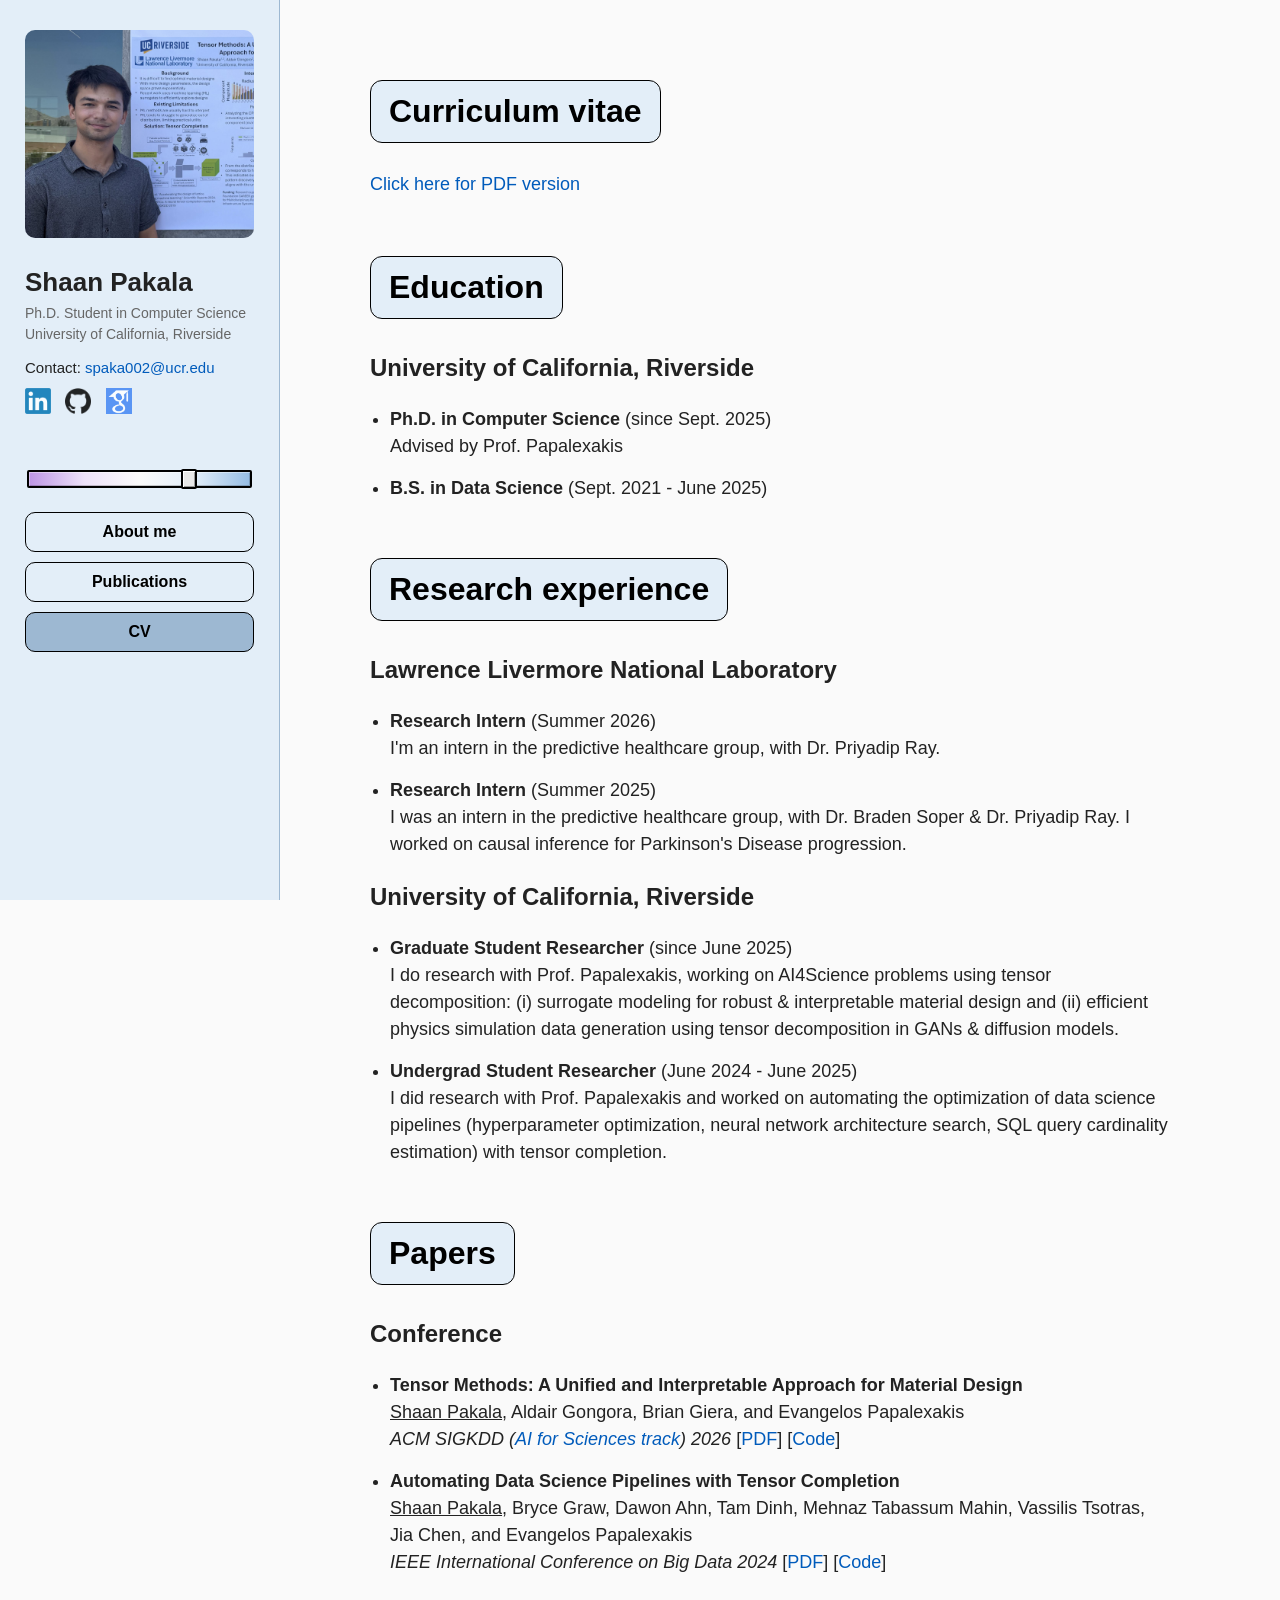
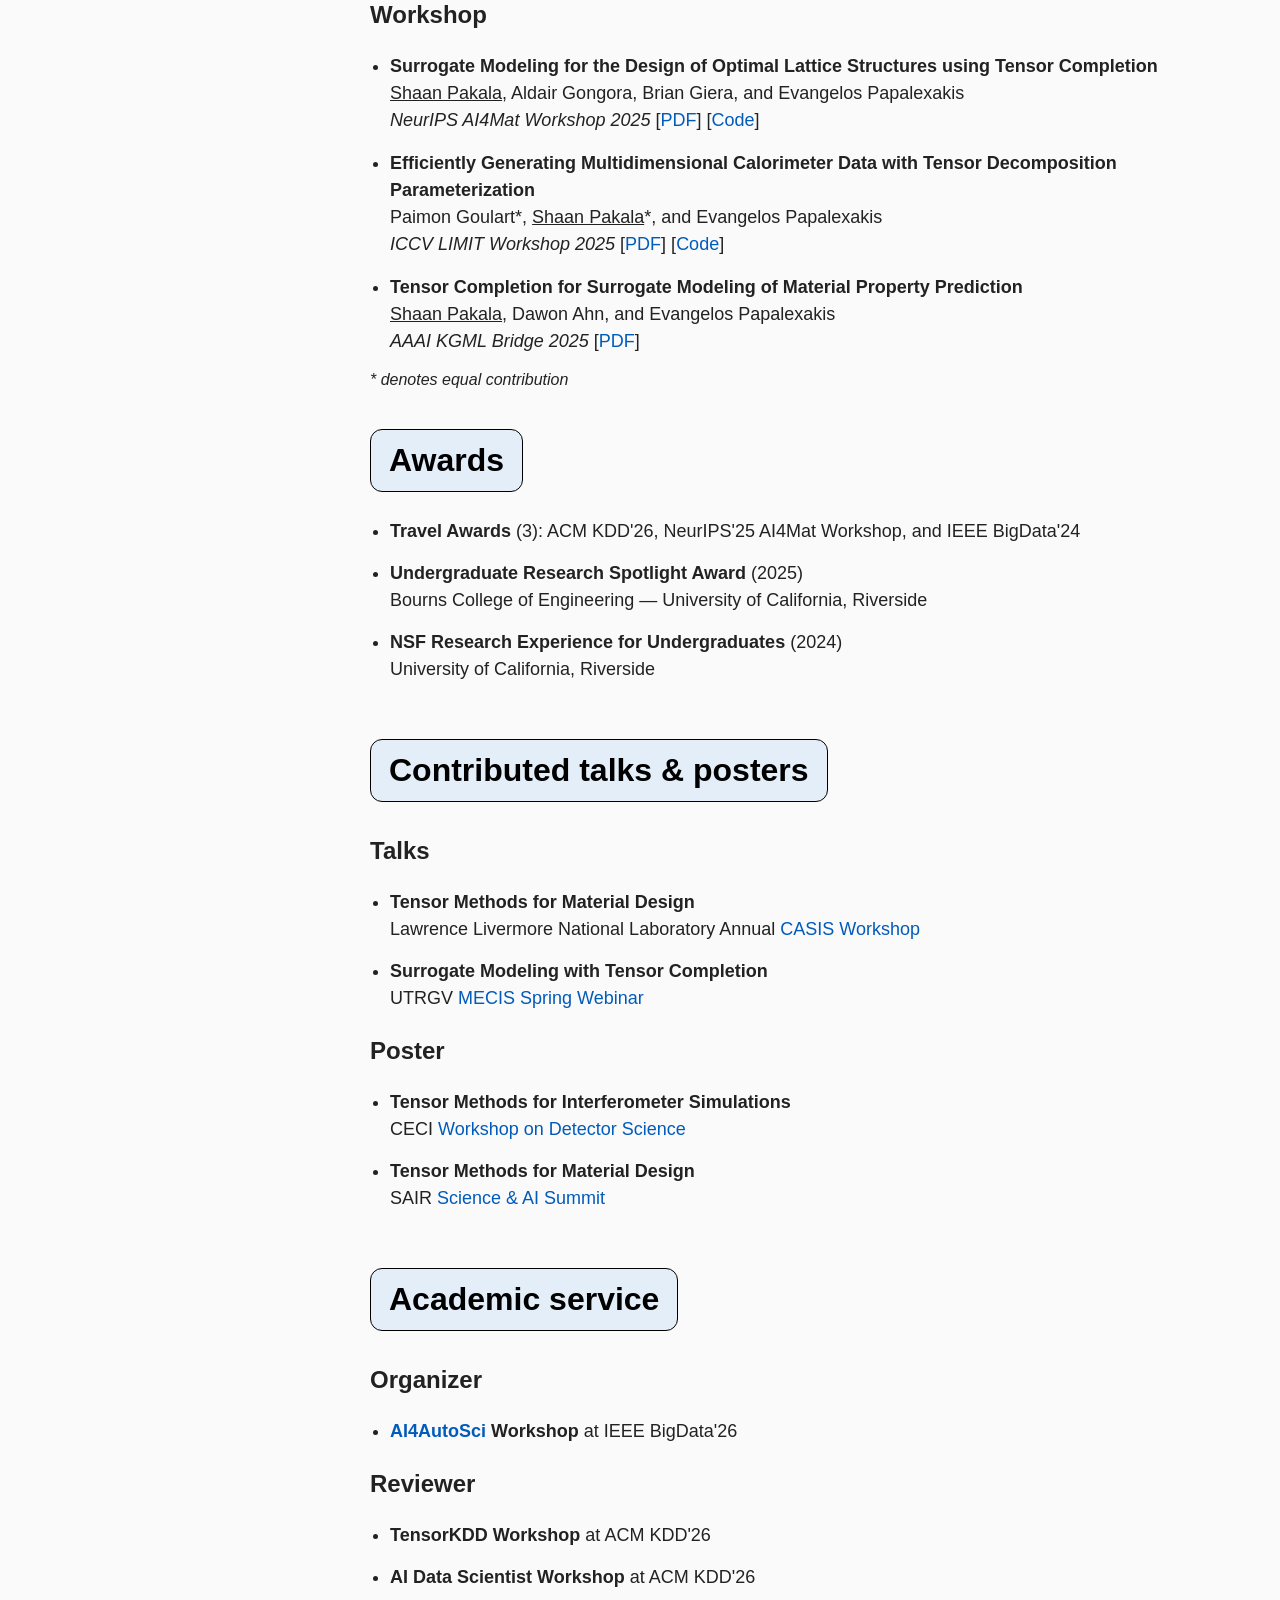
==== commit 8cc030d9: "Add files via upload" ====
--- a/cv.html
+++ b/cv.html
@@ -175,7 +175,7 @@
 
     <nav class="sidebar-nav">
       <a href="index.html" class="nav-btn">About me</a>
-      <a href="papers.html" class="nav-btn">Selected papers</a>
+      <a href="papers.html" class="nav-btn">Publications</a>
       <a href="cv.html" class="nav-btn active">CV</a>
     </nav>
   </aside>
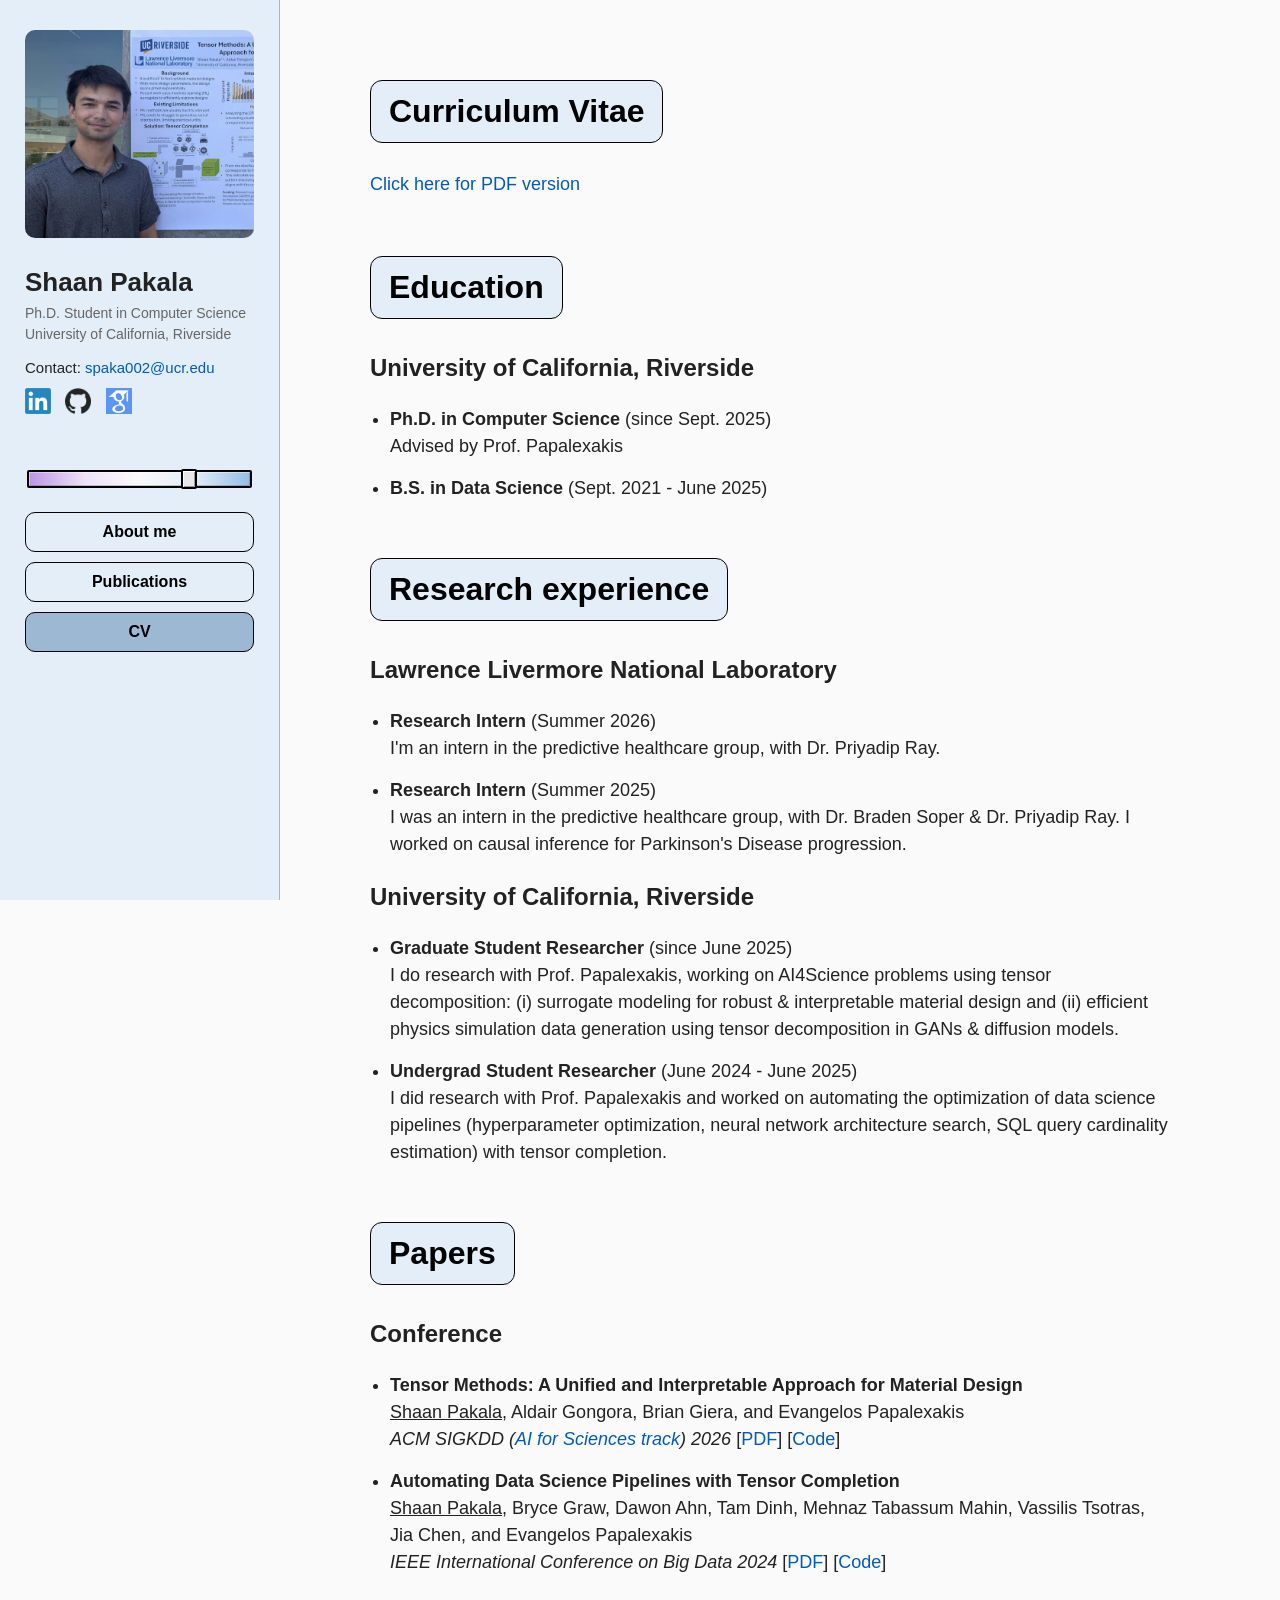
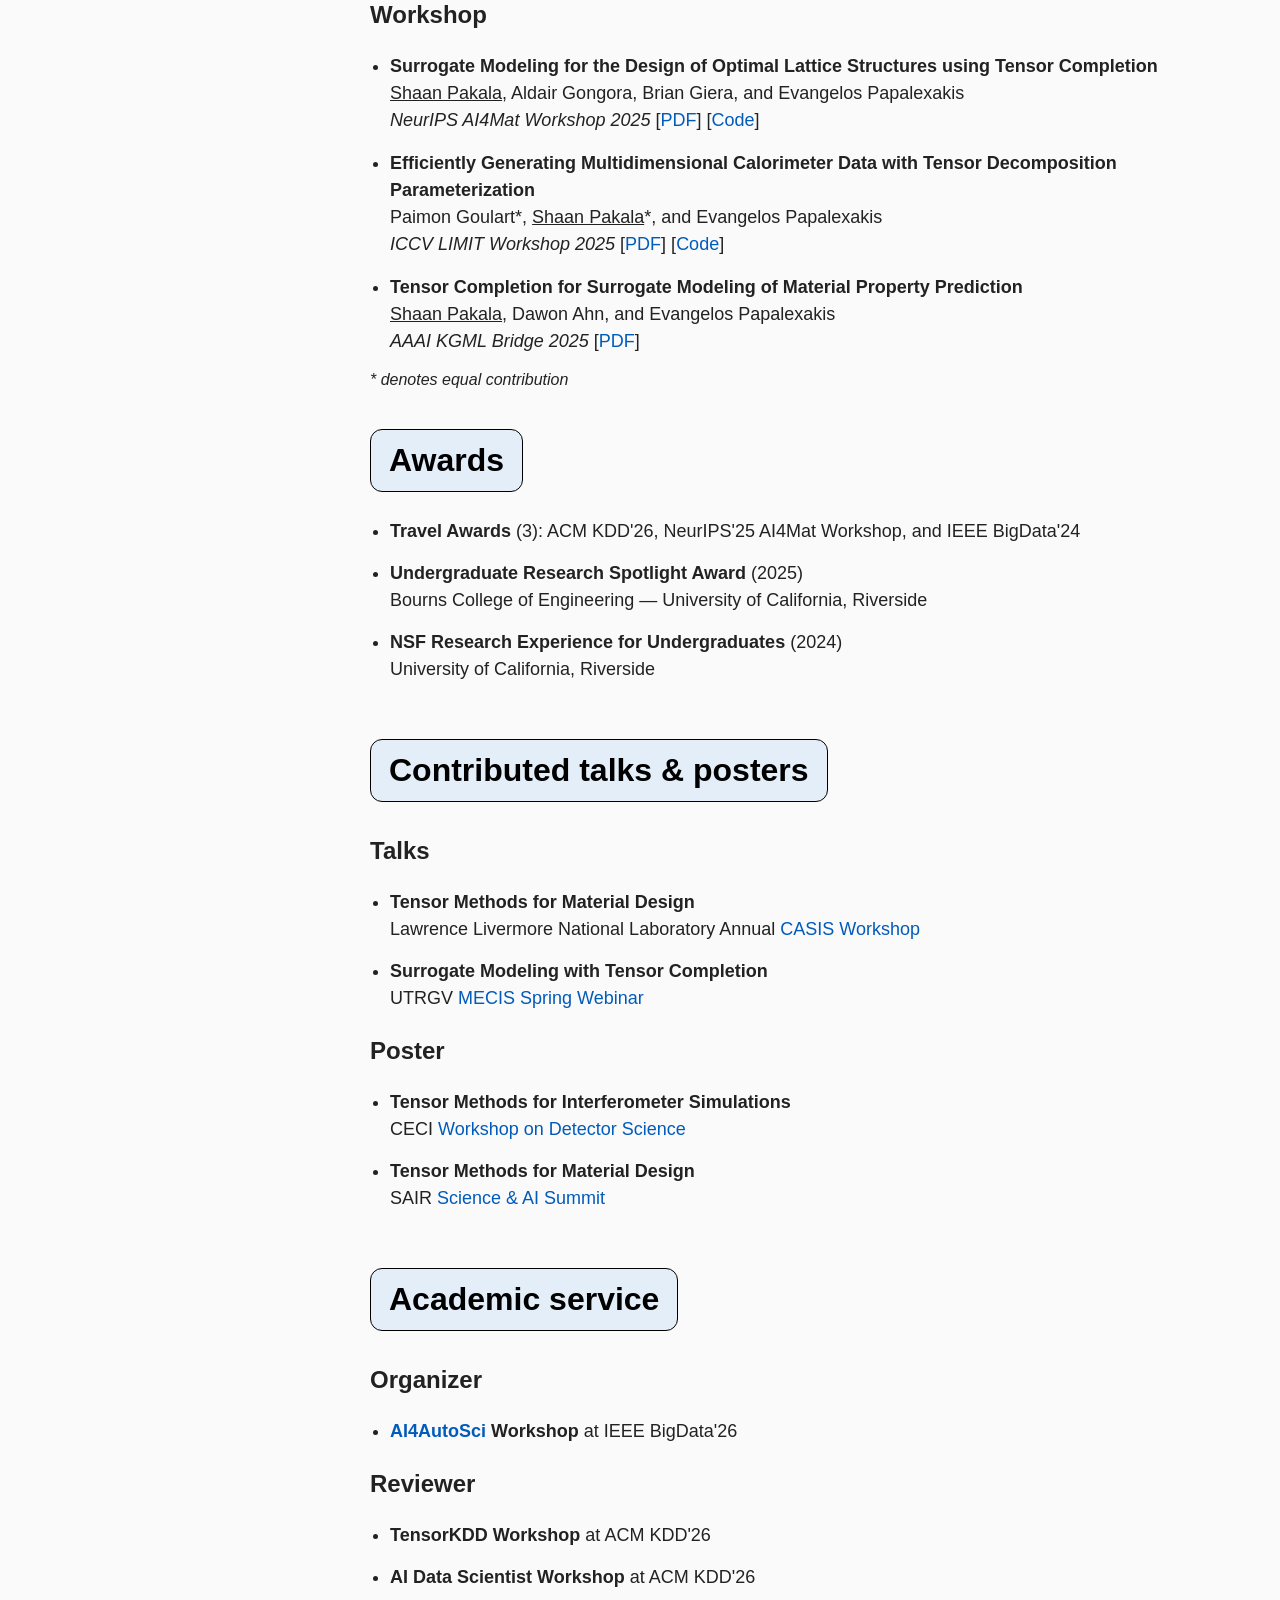
==== commit 38c71944: "Update cv.html" ====
--- a/cv.html
+++ b/cv.html
@@ -3,7 +3,7 @@
 <head>
   <meta charset="UTF-8">
   <meta name="viewport" content="width=device-width, initial-scale=1.0">
-  <title>Shaan Pakala's CV</title>
+  <title>Shaan Pakala</title>
   <link rel="icon" type="image/png" href="images/sp.png">
   <style>
     :root {
@@ -182,7 +182,7 @@
 
   <main class="content">
     <section id="cv-header">
-      <h2 class="section-title">Curriculum vitae</h2>
+      <h2 class="section-title">Curriculum Vitae</h2>
       <p><a href="Shaan_Pakala_CV.pdf" target="_blank" rel="noopener noreferrer">Click here for PDF version</a></p>
     </section>
 
